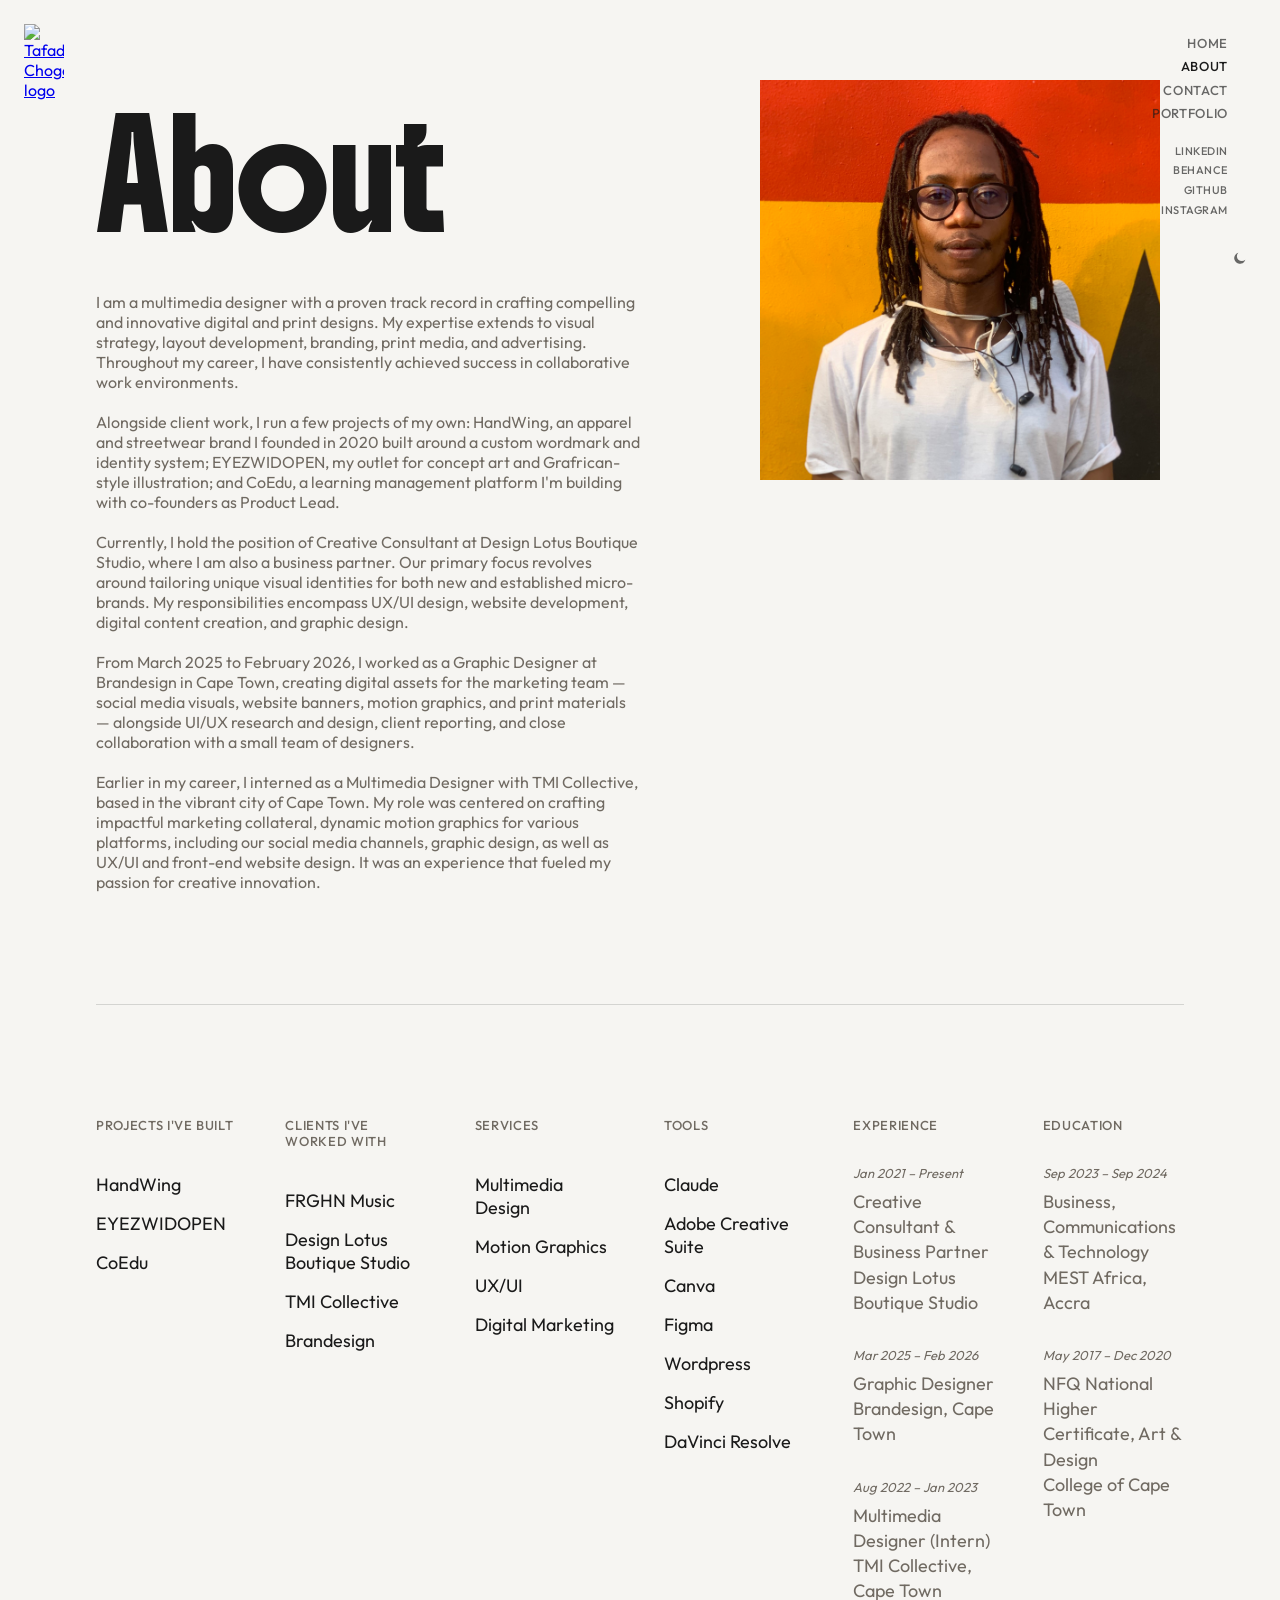
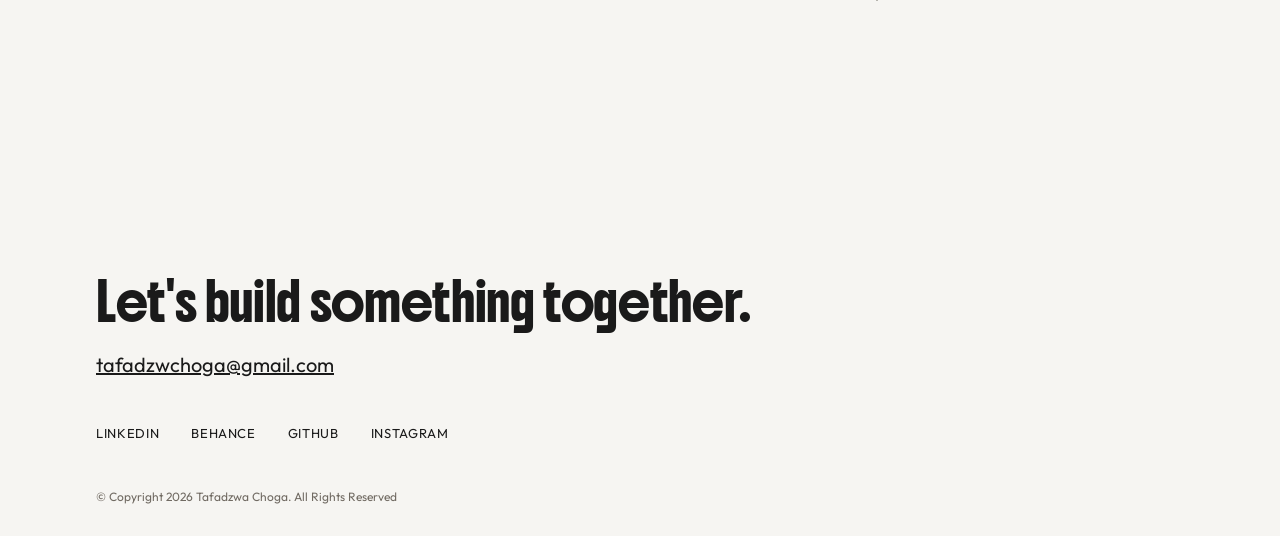
==== About.html @ 4489fcdf "Add CoEdu case study page New CoEdu.html follows the HandWing/Gadaha pattern, sourced from CoEdu's r" ====
<!DOCTYPE html>
<html lang="en">

<head>
  <script>
  (function () {
    var stored = localStorage.getItem('theme');
    var theme = stored || (matchMedia('(prefers-color-scheme: dark)').matches ? 'dark' : 'light');
    document.documentElement.setAttribute('data-theme', theme);
  })();
  </script>
  <meta charset="UTF-8">
  <link rel="stylesheet" href="Stylez.css?v=49">
  <link rel="stylesheet" href="Responsive.css?v=16">
  <meta name="viewport" content="width=device-width, initial-scale=1.0">
  <title>About — Tafadzwa Choga</title>
  <meta name="description" content="Multimedia designer with a background in visual strategy, branding, print, and UX/UI — currently Creative Consultant at Design Lotus Boutique Studio.">
  <link rel="canonical" href="https://tafadzwaelphas.github.io/Tafadzwa-Elphas/About.html">
  <meta property="og:type" content="profile">
  <meta property="og:url" content="https://tafadzwaelphas.github.io/Tafadzwa-Elphas/About.html">
  <meta property="og:title" content="About — Tafadzwa Choga">
  <meta property="og:description" content="Multimedia designer with a background in visual strategy, branding, print, and UX/UI — currently Creative Consultant at Design Lotus Boutique Studio.">
  <meta property="og:image" content="https://tafadzwaelphas.github.io/Tafadzwa-Elphas/Images/Tafadzwa%20Choga%20Portrait.jpg">
  <meta name="twitter:card" content="summary_large_image">
  <meta name="twitter:title" content="About — Tafadzwa Choga">
  <meta name="twitter:description" content="Multimedia designer with a background in visual strategy, branding, print, and UX/UI — currently Creative Consultant at Design Lotus Boutique Studio.">
  <meta name="twitter:image" content="https://tafadzwaelphas.github.io/Tafadzwa-Elphas/Images/Tafadzwa%20Choga%20Portrait.jpg">
  <link rel="icon" href="Images/Tafadzwa-Choga-LOGO.png">
    <link rel="preconnect" href="https://fonts.googleapis.com">
    <link rel="preconnect" href="https://fonts.gstatic.com" crossorigin>
    <link rel="preconnect" href="https://cdnjs.cloudflare.com" crossorigin>
    <link rel="preconnect" href="https://cdn.jsdelivr.net" crossorigin>
    <link href="https://fonts.googleapis.com/css2?family=Outfit:wght@100..900&family=Boldonse&display=swap" rel="stylesheet">
    <script src="https://cdnjs.cloudflare.com/ajax/libs/gsap/3.12.5/gsap.min.js" defer></script>
    <script src="https://cdnjs.cloudflare.com/ajax/libs/gsap/3.12.5/ScrollTrigger.min.js" defer></script>
    <script src="https://cdn.jsdelivr.net/npm/lenis@1.1.18/dist/lenis.min.js" defer></script>
    <script src="Reveal.js?v=3" defer></script>
    <script src="Lenis.js?v=2" defer></script>
    <script src="Menu.js?v=7" defer></script>
    <script src="Theme.js?v=1" defer></script>
    <script src="Radio.js?v=2" defer></script>
</head>

<body>
    <a href="./index.html" class="site-logo">
      <img src="Images/Tafadzwa-Choga-LOGO.png" alt="Tafadzwa Choga logo">
    </a>
    <div class="site-menu">
      <button class="site-menu-toggle" aria-label="Toggle menu" aria-expanded="false">
        <img src="Images/Number 7.png" alt="">
      </button>
          <nav class="site-nav">
            <ul>
              <li><a href="index.html">Home</a></li>
              <li><a href="About.html">About</a></li>
              <li><a href="Contact.html">Contact</a></li>
              <li><a href="Portfolio.html">Portfolio</a></li>            </ul>
          </nav>
          <ul class="site-nav-socials">
            <li><a href="https://www.linkedin.com/in/tafadzwa-choga-b62993195/">LinkedIn</a></li>
            <li><a href="https://www.behance.net/tafadzwachoga">Behance</a></li>
            <li><a href="https://github.com/tafadzwachoga">GitHub</a></li>
            <li><a href="https://www.instagram.com/handwing_/">Instagram</a></li>
            <li class="theme-toggle-item">
              <button class="theme-toggle" aria-label="Toggle dark mode">
                <svg class="icon-sun" width="16" height="16" viewBox="0 0 24 24" fill="none" stroke="currentColor" stroke-width="1.8" stroke-linecap="round" aria-hidden="true">
                  <circle cx="12" cy="12" r="4.5"></circle>
                  <path d="M12 2v3M12 19v3M4.2 4.2l2.1 2.1M17.7 17.7l2.1 2.1M2 12h3M19 12h3M4.2 19.8l2.1-2.1M17.7 6.3l2.1-2.1"></path>
                </svg>
                <svg class="icon-moon" width="16" height="16" viewBox="0 0 24 24" fill="currentColor" aria-hidden="true">
                  <path d="M20 14.5A8.5 8.5 0 1 1 9.5 4a7 7 0 1 0 10.5 10.5Z"></path>
                </svg>
              </button>
            </li>
          </ul>
        </div>
    <div class="about-content">
      <div class="about-text reveal">
        <h1>About</h1> <br>
            <p>I am a multimedia designer with a proven track record in crafting compelling and innovative digital and print designs. My expertise extends to visual strategy, layout development, branding, print media, and advertising. Throughout my career, I have consistently achieved success in collaborative work environments. <br>
            <br>
            Alongside client work, I run a few projects of my own: HandWing, an apparel and streetwear brand I founded in 2020 built around a custom wordmark and identity system; EYEZWIDOPEN, my outlet for concept art and Grafrican-style illustration; and CoEdu, a learning management platform I'm building with co-founders as Product Lead. <br>
            <br>
            Currently, I hold the position of Creative Consultant at Design Lotus Boutique Studio, where I am also a business partner. Our primary focus revolves around tailoring unique visual identities for both new and established micro-brands. My responsibilities encompass UX/UI design, website development, digital content creation, and graphic design. <br>
            <br>
            From March 2025 to February 2026, I worked as a Graphic Designer at Brandesign in Cape Town, creating digital assets for the marketing team — social media visuals, website banners, motion graphics, and print materials — alongside UI/UX research and design, client reporting, and close collaboration with a small team of designers. <br>
            <br>
            Earlier in my career, I interned as a Multimedia Designer with TMI Collective, based in the vibrant city of Cape Town. My role was centered on crafting impactful marketing collateral, dynamic motion graphics for various platforms, including our social media channels, graphic design, as well as UX/UI and front-end website design. It was an experience that fueled my passion for creative innovation.
        </p>
      </div>

      <div class="about-image reveal">
        <img src="Images/Tafadzwa Choga Portrait.jpg" alt="Portrait of Tafadzwa Choga" width="100%">
      </div>
    </div>
    <hr class="section-divider">
    <section class="about-overview reveal">
      <div class="about-overview-col">
        <h2>Projects I've built</h2>
        <ul>
          <li>HandWing</li>
          <li>EYEZWIDOPEN</li>
          <li>CoEdu</li>
        </ul>
      </div>
      <div class="about-overview-col">
        <h2>Clients I've worked with</h2>
        <ul>
          <li>FRGHN Music</li>
          <li>Design Lotus Boutique Studio</li>
          <li>TMI Collective</li>
          <li>Brandesign</li>
        </ul>
      </div>
      <div class="about-overview-col">
        <h2>Services</h2>
        <ul>
          <li>Multimedia Design</li>
          <li>Motion Graphics</li>
          <li>UX/UI</li>
          <li>Digital Marketing</li>
        </ul>
      </div>
      <div class="about-overview-col">
        <h2>Tools</h2>
        <ul>
          <li>Claude</li>
          <li>Adobe Creative Suite</li>
          <li>Canva</li>
          <li>Figma</li>
          <li>Wordpress</li>
          <li>Shopify</li>
          <li>DaVinci Resolve</li>
        </ul>
      </div>
      <div class="about-overview-col">
        <h2>Experience</h2>
        <div class="about-overview-role">
          <span class="about-overview-date">Jan 2021 – Present</span>
          <p>Creative Consultant &amp; Business Partner<br>Design Lotus Boutique Studio</p>
        </div>
        <div class="about-overview-role">
          <span class="about-overview-date">Mar 2025 – Feb 2026</span>
          <p>Graphic Designer<br>Brandesign, Cape Town</p>
        </div>
        <div class="about-overview-role">
          <span class="about-overview-date">Aug 2022 – Jan 2023</span>
          <p>Multimedia Designer (Intern)<br>TMI Collective, Cape Town</p>
        </div>
      </div>
      <div class="about-overview-col">
        <h2>Education</h2>
        <div class="about-overview-role">
          <span class="about-overview-date">Sep 2023 – Sep 2024</span>
          <p>Business, Communications &amp; Technology<br>MEST Africa, Accra</p>
        </div>
        <div class="about-overview-role">
          <span class="about-overview-date">May 2017 – Dec 2020</span>
          <p>NFQ National Higher Certificate, Art &amp; Design<br>College of Cape Town</p>
        </div>
      </div>
    </section>
    <br>
    <br>
    <footer class="site-footer reveal">
          <div class="site-footer-cta">
            <p>Let's build something together.</p>
            <a href="mailto:tafadzwchoga@gmail.com">tafadzwchoga@gmail.com</a>
          </div>
          <div class="site-footer-links">
            <a href="https://www.linkedin.com/in/tafadzwa-choga-b62993195/">LinkedIn</a>
            <a href="https://www.behance.net/tafadzwachoga">Behance</a>
            <a href="https://github.com/tafadzwachoga">GitHub</a>
            <a href="https://www.instagram.com/handwing_/">Instagram</a>
          </div>
          <div class="site-footer-bottom">
            <p>&copy; Copyright 2026 Tafadzwa Choga. All Rights Reserved</p>
          </div>
        </footer>

    <div class="radio-dock" id="radio-dock-wrap" hidden>
      <div class="tool-radio" id="radio-dock" role="button" tabindex="0" aria-label="Live ambient radio, Groove Salad from SomaFM">
        <svg xmlns="http://www.w3.org/2000/svg" width="600" height="600" viewBox="0 0 600 600" aria-hidden="true">
          <circle class="circle" cx="300" cy="300" r="253.9"/>
          <polygon class="radio-icon-play" points="245,185 245,415 425,300"/>
          <g class="radio-icon-pause">
            <rect x="232" y="185" width="50" height="230" rx="10"/>
            <rect x="318" y="185" width="50" height="230" rx="10"/>
          </g>
        </svg>
      </div>
      <span class="radio-dock-label" id="radio-dock-label">Live ambient radio &middot; SomaFM</span>
    </div>

  </body>

</html>
---- Stylez.css ----
:root {
  --space-2xs: 0.5rem;
  --space-xs: 1rem;
  --space-sm: 2rem;
  --space-md: 3rem;
  --space-lg: 5rem;
  --space-xl: 7rem;
  --space-page: 6rem;

  /* Color */
  --color-accent: rgb(0, 255, 213);
  --color-ink: #1a1a1a;
  --color-page: #f6f5f2;
  --color-muted: rgb(112, 106, 98);
  --color-muted-inverted: rgb(140, 136, 130);
  /* .65, not .55 -- .55 measured ~3.8:1 against --color-page, under WCAG
     AA's 4.5:1 for normal text. .65 measures ~5.2:1. Kept the token name
     as-is rather than renaming every usage for a cosmetic mismatch. */
  --color-ink-55: rgba(26, 26, 26, 0.65);
  --color-ink-25: rgba(26, 26, 26, 0.25);
  --color-ink-15: rgba(26, 26, 26, 0.15);
  --color-ink-12: rgba(26, 26, 26, 0.12);
  --color-page-97: rgba(246, 245, 242, 0.97);

  /* Type */
  --font-display: 'Boldonse', sans-serif;
  --font-body: 'Outfit', sans-serif;
  --text-display: clamp(60px, 14vw, 220px);
  --text-h1: 100px;
  --text-h1-mobile: 48px;
  --text-h2: clamp(1.75rem, 4vw, 3rem);
  --text-project-title: 32px;
  --text-readout: 64px;
  --text-cta: clamp(22px, 3vw, 36px);
  --text-services: clamp(1.5rem, 4vw, 2.75rem);
  --text-body: 20px;
  --text-body-lg: 18px;
  --text-body-sm: 16px;
  --text-label-sm: 13px;
  --text-caption: 12px;
  --text-caption-sm: 11px;

  /* Radius */
  --radius-pill: 999px;
  --radius-circle: 50%;
  --radius-card: 12px;

  /* Glass panel recipe (nav-scrolled, slider counter, slider nav buttons) */
  --glass-bg: rgba(246, 245, 242, 0.55);
  --glass-blur: blur(14px);
  --shadow-glass: 0 4px 24px rgba(0, 0, 0, 0.08);
  --shadow-card: 0 8px 30px rgba(0, 0, 0, 0.12);

  /* Motion */
  --transition-fast: 0.2s ease;
  --transition-hud: 0.25s ease;
  --transition-fade: 0.3s ease;
  --transition-slow: 0.7s cubic-bezier(0.4, 0, 0.2, 1);
}

/* Dark theme -- overrides the color tokens only. Everything else (type,
   spacing, radius, glass blur/shadow, motion, accent) is unchanged and
   already reads fine on both backgrounds. --color-muted and
   --color-muted-inverted swap values here, which is also what makes the
   footer's existing .inverted mechanism (see "# Footer" below) keep working
   correctly with no dark-mode-specific footer code: its "resting" state is
   naturally dark in this theme, and its "inverted/docked" state naturally
   flips to light, preserving the same contrast-pop in both themes. */
:root[data-theme="dark"] {
  --color-ink: #f2f1ee;
  --color-page: #141311;
  --color-muted: rgb(140, 136, 130);
  --color-muted-inverted: rgb(112, 106, 98);
  --color-ink-55: rgba(242, 241, 238, 0.55);
  --color-ink-25: rgba(242, 241, 238, 0.25);
  --color-ink-15: rgba(242, 241, 238, 0.15);
  --color-ink-12: rgba(242, 241, 238, 0.12);
  --color-page-97: rgba(20, 19, 17, 0.97);
  --glass-bg: rgba(20, 19, 17, 0.55);
}

/* These three assets are black line art on transparent PNGs (the site logo,
   the homepage hero illustration reused as the mobile menu icon, and the
   homepage banner pattern) -- they'd go invisible on a dark background.
   Inverting turns black -> near-white while keeping their transparency.
   Deliberately NOT applied to portfolio project imagery or the About/Contact
   photos/illustrations, which are finished creative work, not UI chrome. */
:root[data-theme="dark"] .site-logo img,
:root[data-theme="dark"] .home-image img,
:root[data-theme="dark"] .site-menu-toggle img,
:root[data-theme="dark"] .banner img {
  filter: invert(1);
}

body {
  transition: background-color var(--transition-slow), color var(--transition-slow);
}

* {
  margin: 0;
  padding: 0;
  font-family: var(--font-body);
  box-sizing: border-box;
  /* border: 1px solid red; */
}

body {
  background-color: var(--color-page);
  color: var(--color-ink);
  position: relative;
}

h1,
.name-reveal-line,
.project-header-title,
.site-footer-cta p {
  font-family: var(--font-display);
  font-weight: 400;
  letter-spacing: -0.01em;
}


/* Shared "glass panel" recipe -- reused by the scrolled nav pill, the
   project-slider counter, and the slider's prev/next buttons. Defined once
   here via grouped selectors instead of copy-pasting the same 4 declarations
   into each rule. */
.site-menu.scrolled,
.project-slider-counter,
.project-slider-nav button {
  background-color: var(--glass-bg);
  backdrop-filter: var(--glass-blur);
  -webkit-backdrop-filter: var(--glass-blur);
  box-shadow: var(--shadow-glass);
}

/* Navigation */

.site-menu {
  position: fixed;
  top: 1.5rem;
  right: 1.5rem;
  z-index: 1000;
  display: flex;
  flex-direction: column;
  align-items: flex-end;
  gap: var(--space-2xs);
  padding: var(--space-2xs);
  border-radius: var(--radius-pill);
  background-color: transparent;
  box-shadow: none;
}

.site-menu.scrolled {
  flex-direction: row;
  align-items: center;
  gap: var(--space-md);
  padding: var(--space-2xs) var(--space-sm);
}

.site-logo {
  position: fixed;
  top: 1.5rem;
  left: 1.5rem;
  z-index: 1000;
  transition: top var(--transition-fast);
}

/* The logo mark's source image is tall (595x842), so at any given width it
   renders taller than the scrolled nav's glass pill. Top-aligning both at
   the same offset leaves the logo sitting visibly low against the pill --
   nudge it up by the measured height difference so their centers match. */
.site-logo.scrolled {
  top: calc(1.5rem - 8.6px);
}

.site-menu-toggle {
  display: none;
}

.site-logo img {
  width: 40px;
  display: block;
  transition: width var(--transition-fast);
}

.site-nav ul,
.site-nav-socials {
  list-style: none;
  display: flex;
  flex-direction: column;
  align-items: flex-end;
}

.site-menu.scrolled .site-nav ul,
.site-menu.scrolled .site-nav-socials {
  flex-direction: row;
  align-items: center;
  gap: var(--space-sm);
}

.site-nav li,
.site-nav-socials li {
  display: block;
  line-height: normal;
}

.site-nav a,
.site-nav-socials a {
  position: relative;
  display: block;
  padding: 0 20px;
  font-size: var(--text-label-sm);
  font-weight: 500;
  color: var(--color-ink-55);
  text-decoration: none;
  text-transform: uppercase;
  letter-spacing: 0.05em;
  line-height: 1.8;
  text-align: right;
  white-space: nowrap;
  transition: color var(--transition-fast), transform var(--transition-fast);
}

.site-nav a::after,
.site-nav-socials a::after {
  content: "";
  position: absolute;
  left: 0;
  right: 0;
  bottom: 0.2em;
  height: 1px;
  background-color: var(--color-accent);
  transform: scaleX(0);
  transform-origin: left;
  transition: transform var(--transition-fast);
}

.site-nav a:hover,
.site-nav a.active {
  color: var(--color-ink);
}

.site-nav a:hover {
  transform: scale(1.06);
}

.site-nav a:hover::after {
  transform: scaleX(1);
}

.site-nav-socials {
  margin-top: var(--space-2xs);
}

.site-menu.scrolled .site-nav-socials {
  margin-top: 0;
  padding-left: var(--space-xs);
  border-left: 2px solid var(--color-ink-15);
}

.site-nav-socials a {
  font-size: var(--text-caption-sm);
}

.site-nav-socials a:hover {
  color: var(--color-ink);
  transform: scale(1.06);
}

.site-nav-socials a:hover::after {
  transform: scaleX(1);
}

.site-nav-socials li.theme-toggle-item {
  display: flex;
  justify-content: flex-end;
  align-items: center;
  margin-top: var(--space-sm);
}

.site-menu.scrolled:not(.menu-open) .site-nav-socials li.theme-toggle-item {
  justify-content: center;
  margin-top: 0;
  padding-left: var(--space-xs);
  border-left: 2px solid var(--color-ink-15);
}

.theme-toggle {
  display: inline-flex;
  align-items: center;
  justify-content: center;
  background: none;
  border: none;
  /* Right-edge-preserving hit area: the vertical nav stack right-aligns
     this button against the same edge the text above it right-aligns to.
     Symmetric padding would center the icon inside its own larger box,
     insetting it from that shared edge. Expanding only left/top/bottom
     keeps the icon's visual right edge exactly where it was. */
  padding: 10px 0 10px 24px;
  margin: -10px 0 -10px -24px;
  cursor: pointer;
  color: var(--color-ink-55);
  transition: color var(--transition-fast), transform var(--transition-fast);
}

.site-menu.scrolled:not(.menu-open) .site-nav-socials .theme-toggle {
  /* Scrolled horizontal pill only (desktop) -- a row layout, not
     right-aligned against shared text, so symmetric padding is correct
     here. Excludes .menu-open: the mobile dropdown also carries
     .scrolled, but it's a vertical stack like the at-rest state, not
     a row, so it needs the right-edge-preserving padding above instead. */
  padding: 14px;
  margin: -14px;
}

.theme-toggle svg {
  /* Optical, not geometric, alignment: the icon's own bounding box already
     centers exactly against the nav text's box, but all-caps text with no
     descenders sits higher within its generous line-height than the box's
     true center, so a geometrically-centered icon reads as sitting low
     next to it. Nudged up to match by eye. */
  transform: translateY(-3px);
}

.theme-toggle:hover {
  color: var(--color-ink);
  transform: scale(1.06);
}

.theme-toggle .icon-sun {
  display: none;
}

:root[data-theme="dark"] .theme-toggle .icon-sun {
  display: block;
}

:root[data-theme="dark"] .theme-toggle .icon-moon {
  display: none;
}


h1 {
  font-size: var(--text-h1);
  font-weight: 400;
  padding-bottom: var(--space-xl);
  /* margin-left: 110px;
  line-height: 300px; */
}

/* Home */

.banner {
  position: relative;
  overflow: hidden;
  aspect-ratio: 3 / 1;
}

.banner img {
  position: absolute;
  top: -12%;
  left: 0;
  width: 100%;
  height: 124%;
  object-fit: cover;
  display: block;
}

.home-hero-text{
  padding-top: var(--space-lg);
  /* border-bottom: 2px color black; */
}


.home-hero-text img{
  width: 400px;
  height: 400px;
  object-fit: contain;
  display: block;
  margin-inline: auto;
}


.home-image img {
  display: block;
}


.name-reveal {
  margin: 0;
  padding: 4rem var(--space-sm);
  overflow: hidden;
}

.name-reveal-line {
  display: block;
  font-weight: 400;
  font-size: var(--text-display);
  line-height: 0.95;
  letter-spacing: 0.02em;
  margin: 0;
  opacity: 0;
  transform: translateY(40px);
}

.name-reveal-surname {
  transition: color var(--transition-fast);
}

.name-reveal-surname.is-scrolled-past {
  color: var(--color-accent);
}


.about-home{
  /* display: grid; */
  grid-template-columns: repeat(2, 1fr);
  justify-content: center;
  align-items: start;
  /* background-color: #000; */
  /* border: 1px color red; */
  
}


.about-home-text{
  padding-left: var(--space-page);
  padding-bottom: var(--space-page);
  padding-right: var(--space-page);
  padding-top: var(--space-page);
}

.about-home-text p {
  font-size: var(--text-body-sm);
}


ul {
  font-style: normal;
  margin-left: 0px;
}


ul li {
  list-style: none;
  display: inline-block;
  float: none;
  line-height: 100px;
}


p {
  font-size: var(--text-body);
  font-style: normal;
  /* background-color: rgba(255, 255, 255, 0); */
  text-align: left;
  text-transform: none;
  /* margin-left: 110px; */
  color: var(--color-muted);
  /* text-decoration: underline; */
}

p a:hover {
  list-style: upper-alpha;
  text-decoration: underline;
}


#client-logos {
  display: flex;
  flex-wrap: wrap;
  justify-content: space-evenly;
  align-items: center;
  width: 100%;
  padding: var(--space-md) 0;
}

#client-logos .logo {
  height: 60px;
  width: auto;
  object-fit: contain;
}



/* Contact */

.contact-content{
display: flex;
margin-inline: auto;
padding-left: var(--space-lg);
padding-top: var(--space-page);
padding-bottom: var(--space-page);
}

.contact-content h1{
  padding-bottom: var(--space-md);
}

.contact-content img{
  width: 400px;
  height: 400px;
  object-fit: contain;
  /* display: block; */
} 

/* .contact-image{
  display: block;
  width: 100%;
} */

.contact-content .contact-image{
  margin-inline: auto;
}


.contact-content {
  display: flex;
  justify-content: space-between;
}

.contact-content > div {
  width: 50%; /* Adjust the width as needed */
}

.contact-image {
  text-align: center; /* Center the image within its column */
}

.contact-tools {
  display: flex;
  flex-wrap: wrap;
  gap: var(--space-xl);
  padding: var(--space-page) var(--space-page) var(--space-xl);
}

.tool-item {
  display: flex;
  flex-direction: column;
  align-items: center;
  gap: var(--space-sm);
  text-align: center;
}

.local-time-clock,
.tool-compass,
.tool-sundial,
.tool-radio {
  width: 144px;
  height: 144px;
  flex-shrink: 0;
}

.local-time-clock svg,
.tool-compass svg,
.tool-sundial svg,
.tool-radio svg {
  width: 100%;
  height: 100%;
  display: block;
}

.local-time-clock .circle,
.local-time-clock .mid-circle,
.local-time-clock .hour-marks,
.local-time-clock .hour-arm,
.local-time-clock .minute-arm,
.local-time-clock .second-arm,
.tool-compass .circle,
.tool-compass .mid-circle,
.tool-compass .hour-marks {
  transition: fill var(--transition-fast), stroke var(--transition-fast);
}

.local-time-clock:hover .circle,
.tool-compass:hover .circle {
  fill: var(--color-accent);
  stroke: var(--color-ink);
  stroke-width: 8.33;
}

.local-time-clock:hover .mid-circle,
.tool-compass:hover .mid-circle {
  fill: var(--color-ink);
}

.local-time-clock:hover .hour-marks,
.local-time-clock:hover .hour-arm,
.local-time-clock:hover .minute-arm,
.local-time-clock:hover .second-arm,
.tool-compass:hover .hour-marks {
  stroke: var(--color-ink);
}

.tool-compass {
  cursor: pointer;
}

#compass-needle {
  transform-origin: 300px 300px;
  transition: transform 0.3s ease-out;
}

.compass-needle-north {
  fill: var(--color-page);
  transition: fill var(--transition-fast);
}

.compass-needle-south {
  fill: var(--color-muted);
  transition: fill var(--transition-fast);
}

.tool-compass.is-live .compass-needle-north {
  fill: var(--color-accent);
}

.tool-compass:hover .compass-needle-north,
.tool-compass:hover .compass-needle-south {
  fill: var(--color-ink);
}

/* Same dark-mode fix as .tool-radio above: --color-ink flips light in dark
   mode, which washes out against the accent circle. Pin these to the dark
   background color instead so the hover state stays dark-on-mint. */
:root[data-theme="dark"] .local-time-clock:hover .circle,
:root[data-theme="dark"] .tool-compass:hover .circle {
  stroke: var(--color-page);
}

:root[data-theme="dark"] .local-time-clock:hover .mid-circle,
:root[data-theme="dark"] .tool-compass:hover .mid-circle {
  fill: var(--color-page);
}

:root[data-theme="dark"] .local-time-clock:hover .hour-marks,
:root[data-theme="dark"] .local-time-clock:hover .hour-arm,
:root[data-theme="dark"] .local-time-clock:hover .minute-arm,
:root[data-theme="dark"] .local-time-clock:hover .second-arm,
:root[data-theme="dark"] .tool-compass:hover .hour-marks {
  stroke: var(--color-page);
}

:root[data-theme="dark"] .tool-compass:hover .compass-needle-north,
:root[data-theme="dark"] .tool-compass:hover .compass-needle-south {
  fill: var(--color-page);
}

.sundial-arc {
  fill: none;
  stroke: var(--color-ink-25);
  stroke-width: 6;
  transition: stroke var(--transition-fast);
}

.sundial-horizon {
  stroke: var(--color-ink-15);
  stroke-width: 6;
}

.sundial-sun {
  fill: var(--color-accent);
  transition: opacity var(--transition-fast), cy var(--transition-slow), cx var(--transition-slow);
}

.tool-sundial.is-night .sundial-arc {
  stroke: var(--color-ink-12);
}

.tool-sundial.is-night .sundial-sun {
  opacity: 0;
}

.tool-moondial {
  width: 144px;
  height: 144px;
  flex-shrink: 0;
}

.tool-moondial svg {
  width: 100%;
  height: 100%;
  display: block;
}

.moondial-moon {
  fill: var(--color-ink-25);
  transition: opacity var(--transition-fast), cy var(--transition-slow), cx var(--transition-slow);
}

.tool-moondial.is-below-horizon .moondial-moon {
  opacity: 0;
}

.tool-weather {
  width: 144px;
  height: 144px;
  flex-shrink: 0;
  position: relative;
}

.tool-weather svg {
  width: 100%;
  height: 100%;
  display: block;
}

.tool-weather .weather-icon-clear,
.tool-weather .weather-icon-partly-cloudy,
.tool-weather .weather-icon-cloudy,
.tool-weather .weather-icon-fog,
.tool-weather .weather-icon-rain,
.tool-weather .weather-icon-snow,
.tool-weather .weather-icon-storm,
.tool-weather .weather-icon-rain-drops,
.tool-weather .weather-icon-snow-dots,
.tool-weather .weather-icon-fog-lines,
.tool-weather .weather-icon-bolt {
  display: none;
}

.tool-weather.is-clear .weather-icon-clear,
.tool-weather.is-partly-cloudy .weather-icon-partly-cloudy,
.tool-weather.is-cloudy .weather-icon-cloudy,
.tool-weather.is-fog .weather-icon-fog,
.tool-weather.is-rain .weather-icon-rain,
.tool-weather.is-snow .weather-icon-snow,
.tool-weather.is-storm .weather-icon-storm,
.tool-weather.is-rain .weather-icon-rain-drops,
.tool-weather.is-snow .weather-icon-snow-dots,
.tool-weather.is-fog .weather-icon-fog-lines,
.tool-weather.is-storm .weather-icon-bolt {
  display: block;
}

.tool-weather .weather-icon-fill,
.tool-weather .weather-icon-cloud-shape,
.tool-weather .weather-icon-bolt {
  fill: var(--color-page);
}

.tool-weather .weather-icon-rays,
.tool-weather .weather-icon-rain-drops,
.tool-weather .weather-icon-fog-lines {
  stroke: var(--color-page);
  stroke-width: 14;
  stroke-linecap: round;
}

.tool-weather .weather-icon-snow-dots {
  fill: var(--color-page);
}

.tool-radio {
  cursor: pointer;
  position: relative;
}

.tool-radio::after {
  content: "";
  position: absolute;
  inset: 0;
  border-radius: var(--radius-circle);
  border: 2px solid var(--color-accent);
  opacity: 0;
  pointer-events: none;
}

.tool-radio.is-playing::after {
  animation: radio-on-air 1.8s ease-out infinite;
}

@keyframes radio-on-air {
  0% {
    transform: scale(1);
    opacity: 0.7;
  }
  100% {
    transform: scale(1.35);
    opacity: 0;
  }
}

.radio-icon-play,
.radio-icon-pause rect {
  fill: var(--color-page);
  transition: fill var(--transition-fast);
}

.radio-icon-pause {
  display: none;
}

.tool-radio.is-playing .radio-icon-play {
  display: none;
}

.tool-radio.is-playing .radio-icon-pause {
  display: block;
}

.tool-radio:hover .circle,
.tool-radio.is-playing .circle {
  fill: var(--color-accent);
  stroke: var(--color-ink);
  stroke-width: 8.33;
}

.tool-radio:hover .radio-icon-play,
.tool-radio:hover .radio-icon-pause rect,
.tool-radio.is-playing .radio-icon-play,
.tool-radio.is-playing .radio-icon-pause rect {
  fill: var(--color-ink);
}

/* --color-ink flips light in dark mode, which reads poorly against the
   accent circle (mint is bright in both themes). Pin this one to the dark
   background color instead so the icon/stroke stays dark-on-mint here too. */
:root[data-theme="dark"] .tool-radio:hover .circle,
:root[data-theme="dark"] .tool-radio.is-playing .circle {
  stroke: var(--color-page);
}

:root[data-theme="dark"] .tool-radio:hover .radio-icon-play,
:root[data-theme="dark"] .tool-radio:hover .radio-icon-pause rect,
:root[data-theme="dark"] .tool-radio.is-playing .radio-icon-play,
:root[data-theme="dark"] .tool-radio.is-playing .radio-icon-pause rect {
  fill: var(--color-page);
}

/* Docked mini radio player -- hidden until the visitor presses play on the
   Contact page widget above. Once playing, it follows them to every other
   page (see Radio.js) so navigating away doesn't silently kill the stream;
   pressing it again pauses and hides it. Reuses .tool-radio's icon/pulse
   styling at a smaller size rather than duplicating it. */
.radio-dock {
  position: fixed;
  left: var(--space-sm);
  bottom: var(--space-sm);
  z-index: 999;
  display: flex;
  align-items: center;
  gap: var(--space-2xs);
  padding: var(--space-2xs) var(--space-sm) var(--space-2xs) var(--space-2xs);
  border-radius: var(--radius-pill);
  background-color: var(--glass-bg);
  backdrop-filter: var(--glass-blur);
  -webkit-backdrop-filter: var(--glass-blur);
  box-shadow: var(--shadow-glass);
  opacity: 0;
  transform: translateY(12px);
  transition: opacity var(--transition-fade), transform var(--transition-fade);
  pointer-events: none;
}

.radio-dock.is-visible {
  opacity: 1;
  transform: translateY(0);
  pointer-events: auto;
}

.radio-dock .tool-radio {
  width: 48px;
  height: 48px;
}

.radio-shuffle {
  border: none;
  background: none;
  font-family: inherit;
  cursor: pointer;
}

.radio-dock-label {
  font-size: var(--text-label-sm);
  font-weight: 500;
  color: var(--color-ink);
  white-space: nowrap;
}

.tool-localtime-readout {
  display: flex;
  align-items: center;
  justify-content: center;
  height: 144px;
  font-weight: 700;
  font-size: var(--text-readout);
  letter-spacing: -0.01em;
  color: var(--color-ink);
  line-height: 1;
  transition: color var(--transition-fast);
}

.tool-item:hover .tool-localtime-readout {
  color: var(--color-accent);
}

.local-time-label {
  font-size: var(--text-label-sm);
  font-weight: 500;
  letter-spacing: 0.05em;
  text-transform: uppercase;
  color: var(--color-muted);
}




/* Portfolio */

.portfolio-page p{
  display: flex;
  justify-content: center;
  /* align-items: start; */
  padding-top: var(--space-xl);
  padding-bottom: var(--space-md);
}

.portfolio-text{
  padding-left: var(--space-page);
  padding-top: var(--space-lg);
}

.project-spotlight {
  display: grid;
  grid-template-columns: repeat(2, 1fr);
  justify-content: center;
  align-items: center;
  padding: var(--space-xl) 0;
}

.project-spotlight-text {
  padding-left: var(--space-page);
}

.project-spotlight-text h2 {
  font-family: var(--font-display);
  font-weight: 400;
  letter-spacing: -0.01em;
  font-size: var(--text-h2);
  margin: var(--space-sm) 0;
}

.project-spotlight-text p {
  font-size: var(--text-body-sm);
  max-width: 480px;
}

.project-spotlight-text .section-heading-link {
  display: inline-block;
  margin-top: var(--space-sm);
}

.project-spotlight-image {
  width: 400px;
  height: 400px;
  overflow: hidden;
  margin-inline: auto;
}

.project-spotlight-image img {
  display: block;
}

/* Placeholder state (no project chosen yet) -- kept for reuse on future
   spotlights before their real image/copy is ready. */
.project-spotlight-image.is-placeholder {
  display: flex;
  flex-direction: column;
  align-items: center;
  justify-content: center;
  gap: var(--space-sm);
  border: 2px dashed var(--color-ink-15);
  border-radius: var(--radius-card);
  color: var(--color-ink-25);
}

.project-header {
  display: flex;
  flex-wrap: wrap;
  align-items: baseline;
  gap: var(--space-sm);
  padding: var(--space-lg) var(--space-page) var(--space-xs);
}

.project-header-title {
  font-size: var(--text-project-title);
  font-weight: 400;
  padding: 0;
}

.project-header-title a {
  position: relative;
  font-family: inherit;
  color: inherit;
  text-decoration: none;
  transition: color var(--transition-fast);
}

.project-header-title a::after {
  content: "";
  position: absolute;
  left: 0;
  right: 0;
  bottom: -0.05em;
  height: 2px;
  background-color: var(--color-accent);
  transform: scaleX(0);
  transform-origin: left;
  transition: transform var(--transition-fast);
}

.project-header-title a:hover {
  color: var(--color-accent);
}

.project-header-title a:hover::after {
  transform: scaleX(1);
}

.project-header-year,
.project-header-tags {
  font-size: var(--text-label-sm);
  color: var(--color-muted);
  line-height: 1.6;
}

.project-header-description {
  padding: 0 var(--space-page) var(--space-sm);
  max-width: 700px;
  font-size: var(--text-body-sm);
  color: var(--color-muted);
}

.project-slider {
  position: relative;
}

.project-slider-track {
  display: flex;
  overflow-x: auto;
  scroll-snap-type: x mandatory;
  scrollbar-width: none;
}

.project-slider-track::-webkit-scrollbar {
  display: none;
}

.project-slide {
  position: relative;
  display: block;
  flex: 0 0 100%;
  scroll-snap-align: start;
  height: 78vh;
  min-height: 380px;
  background-color: var(--color-page);
  color: inherit;
  text-decoration: none;
}

.project-slide img,
.project-slide video {
  width: 100%;
  height: 100%;
  object-fit: contain;
  display: block;
}

.hover-preview-video {
  cursor: pointer;
}

.project-slider-counter {
  position: absolute;
  top: var(--space-sm);
  left: var(--space-page);
  z-index: 2;
  font-size: var(--text-caption);
  font-weight: 500;
  letter-spacing: 0.08em;
  color: var(--color-ink-55);
  padding: var(--space-2xs) var(--space-xs);
  border-radius: var(--radius-pill);
  opacity: 0;
  transition: opacity var(--transition-fade);
}

.project-slider-nav {
  position: absolute;
  bottom: var(--space-md);
  right: var(--space-page);
  z-index: 2;
  display: flex;
  gap: var(--space-2xs);
  opacity: 0;
  transition: opacity var(--transition-fade);
}

.project-slider:hover .project-slider-counter,
.project-slider:hover .project-slider-nav {
  opacity: 1;
}

.project-slider-nav button {
  width: 44px;
  height: 44px;
  border-radius: var(--radius-circle);
  border: 1px solid var(--color-ink-15);
  color: var(--color-ink-55);
  font-size: 18px;
  line-height: 1;
  cursor: pointer;
  transition: background-color var(--transition-fast), border-color var(--transition-fast), color var(--transition-fast);
}

.project-slider-nav button:hover {
  background-color: var(--color-accent);
  border-color: var(--color-accent);
  color: var(--color-ink);
}

.section-heading {
  display: flex;
  flex-wrap: wrap;
  align-items: baseline;
  justify-content: space-between;
  gap: var(--space-sm);
  padding: 0 var(--space-page);
  margin-bottom: var(--space-md);
}

.section-heading h2 {
  font-family: var(--font-display);
  font-weight: 400;
  letter-spacing: -0.01em;
  font-size: var(--text-h2);
}

.section-heading-link {
  font-size: var(--text-label-sm);
  font-weight: 500;
  letter-spacing: 0.05em;
  text-transform: uppercase;
  color: var(--color-muted);
  text-decoration: none;
}

.section-heading-link:hover {
  color: var(--color-accent);
}

/* Reusable "HUD" link/button style: bracket corners that widen and pick up
   the accent color on hover. Ties into the site's existing 2px-border and
   uppercase-tracked-label language rather than introducing a new visual
   idiom. Layer onto any link/button alongside its base class. */
.link-hud {
  position: relative;
  display: inline-flex;
  align-items: center;
  padding: 0.3em 0.85em;
  transition: color var(--transition-hud);
}

.link-hud::before,
.link-hud::after {
  content: "";
  position: absolute;
  top: 0;
  bottom: 0;
  width: 8px;
  border: 2px solid var(--color-ink-25);
  transition: all var(--transition-hud);
}

.link-hud::before {
  left: 0;
  border-right: none;
}

.link-hud::after {
  right: 0;
  border-left: none;
}

.link-hud:hover::before {
  left: -5px;
  border-color: var(--color-accent);
}

.link-hud:hover::after {
  right: -5px;
  border-color: var(--color-accent);
}

.section-divider {
  border: none;
  border-top: 1px solid var(--color-ink-15);
  margin: 0 var(--space-page);
}

.recent-projects {
  padding-top: var(--space-xl);
  padding-bottom: var(--space-xl);
}

.services {
  padding: var(--space-xl) 0;
}

.services-list {
  list-style: none;
  padding: 0 var(--space-page);
}

.services-list li {
  display: flex;
  align-items: baseline;
  gap: var(--space-sm);
  padding: var(--space-sm) 0;
  border-top: 1px solid var(--color-ink-15);
  font-size: var(--text-services);
  font-weight: 500;
}

.services-list li:last-child {
  border-bottom: 1px solid var(--color-ink-15);
}

.services-index {
  font-size: var(--text-label-sm);
  font-weight: 500;
  color: var(--color-muted);
}

.services-name {
  transition: color var(--transition-fast);
}

.services-list li:hover .services-name {
  color: var(--color-accent);
}

.project-header-link {
  padding: 0 var(--space-page) var(--space-md);
}

.handwing-project-grid,
.gadaha-project-grid,
.coedu-project-grid{
  padding-bottom: var(--space-lg);
  padding-top: var(--space-sm);
}

.case-study-workflow {
  display: grid;
  grid-template-columns: repeat(3, 1fr);
  gap: var(--space-md);
  padding: var(--space-lg) var(--space-page);
  border-top: 1px solid var(--color-ink-15);
  border-bottom: 1px solid var(--color-ink-15);
}

.case-study-workflow-col h2 {
  font-family: var(--font-display);
  font-weight: 400;
  letter-spacing: -0.01em;
  font-size: var(--text-project-title);
  margin-top: var(--space-2xs);
}

.case-study-workflow.is-two-col {
  grid-template-columns: repeat(2, 1fr);
}

.case-study-goals {
  padding-top: var(--space-lg);
}

.case-study-goals .local-time-label {
  display: block;
  padding: 0 var(--space-page);
  margin-bottom: var(--space-sm);
}

.case-study-listen {
  padding: var(--space-lg) var(--space-page) var(--space-md);
}

.case-study-listen .local-time-label {
  display: block;
  margin-bottom: var(--space-sm);
}

.case-study-listen-player {
  max-width: 700px;
  border-radius: var(--radius-card);
  overflow: hidden;
}

.case-study-listen-player iframe {
  display: block;
  border: none;
}

.case-study-listen-more {
  display: inline-block;
  margin-top: var(--space-sm);
}

.fakugesi-title p {
  display: flex;
  justify-content: center;
  /* align-items: start; */
  padding-top: var(--space-lg);
  padding-bottom: var(--space-lg);
}

.eyezwidopen-project-grid{
  padding-bottom: var(--space-xl);
  padding-top: var(--space-md);
}

.eyezwidopen-title {
  display: flex;
  justify-content: center;
  /* align-items: start; */
  padding-top: var(--space-xl);
  /* padding-bottom: var(--space-lg); */
}

/* Clock On Portfolio Page */

/* Layout */
/* Clock styles */
.circle {
  fill: var(--color-ink);
  stroke: var(--color-ink);
  stroke-width: 9;
  stroke-miterlimit: 10;
}

.mid-circle {
  fill: var(--color-page);
}
.hour-marks {
  fill: none;
  stroke: var(--color-page);
  stroke-width: 9;
  stroke-miterlimit: 10;
}

.hour-arm {
  fill: none;
  stroke: var(--color-page);
  stroke-width: 17;
  stroke-miterlimit: 10;
}

.minute-arm {
  fill: none;
  stroke: var(--color-page);
  stroke-width: 11;
  stroke-miterlimit: 10;
}

.second-arm {
  fill: none;
  stroke: var(--color-page);
  stroke-width: 4;
  stroke-miterlimit: 10;
}

/* Transparent box ensuring arms center properly. */
.sizing-box {
  fill: none;
}

/* Make all arms rotate around the same center point. */
/* Optional: Use transition for animation. */
#hour,
#minute,
#second {
  transform-origin: 300px 300px;
  transition: transform .5s ease-in-out;
}

/* Clock css ends */


/* About Page */

.about-content {
  /* display: flex; */
  display: grid;
  grid-template-columns: repeat(2, 1fr);
  /* flex-direction: row; */
  /* justify-content: left; */
  /* border: 1px solid red; */
  justify-content: center;
  align-items: start;
  padding-top: var(--space-lg);
  padding-bottom: var(--space-xl);
}


.about-content .about-image {
  width: 400px;
  height: 400px;
  /* height: 200px; */
  /* margin-left: 100px; */
  /* margin-top: 100px; */
  overflow: hidden;
  margin-inline: auto;
  /* margin-bottom: 100px; */
}


.about-image img {
  display: block;
}

.about-text h1 {
  padding: 0;
}

.about-content .about-text {
  /* width: 50vw; */
  /* border: 1px solid red; */
  /* width: 400px; */
  /* padding-block: var(--space-lg); */
  padding-left: var(--space-page);
}


.about-content .about-text p {
  /* margin-top: 100px; */
  font-size: var(--text-body-sm);
}


.about-overview {
  display: grid;
  grid-template-columns: repeat(6, 1fr);
  gap: var(--space-md);
  padding: var(--space-xl) var(--space-page);
}

.about-overview-col h2 {
  font-weight: 500;
  font-size: var(--text-label-sm);
  text-transform: uppercase;
  letter-spacing: 0.05em;
  color: var(--color-muted);
  margin-bottom: var(--space-sm);
}

.about-overview-col ul {
  list-style: none;
}

.about-overview-col li {
  display: block;
  line-height: normal;
  font-size: var(--text-body-lg);
  padding: var(--space-2xs) 0;
}

.about-overview-role {
  margin-bottom: var(--space-sm);
}

.about-overview-date {
  display: block;
  font-size: var(--text-label-sm);
  font-style: italic;
  color: var(--color-muted);
  margin-bottom: var(--space-2xs);
}

.about-overview-role p {
  font-size: var(--text-body-lg);
  line-height: 1.4;
}

/* # Footer */

.site-footer {
  padding: var(--space-lg) var(--space-page) var(--space-sm);
  display: flex;
  flex-direction: column;
  gap: var(--space-md);
  background-color: var(--color-page);
  transition: background-color var(--transition-slow);
}

.site-footer.inverted {
  background-color: var(--color-ink);
}

.site-footer.inverted .site-footer-cta p,
.site-footer.inverted .site-footer-cta a,
.site-footer.inverted .site-footer-links a {
  color: var(--color-page);
}

.site-footer.inverted .site-footer-links a:hover {
  color: var(--color-accent);
}

.site-footer.inverted .site-footer-bottom p {
  color: var(--color-muted-inverted);
}

.site-footer-cta p {
  font-size: var(--text-cta);
  font-weight: 400;
  color: var(--color-ink);
  margin-bottom: var(--space-xs);
  transition: color var(--transition-slow);
}

.site-footer-cta a {
  font-size: var(--text-body);
  color: var(--color-ink);
  text-decoration: underline;
  transition: color var(--transition-slow);
}

.site-footer-links {
  display: flex;
  gap: var(--space-sm);
  flex-wrap: wrap;
}

.site-footer-links a {
  font-size: var(--text-label-sm);
  text-transform: uppercase;
  letter-spacing: 0.05em;
  color: var(--color-ink);
  text-decoration: none;
  transition: color var(--transition-slow);
}

.site-footer-links a:hover {
  color: var(--color-accent);
}

.site-footer-bottom p {
  font-size: var(--text-caption);
  color: var(--color-muted);
  transition: color var(--transition-slow);
}
---- Responsive.css ----
/* // `xs` returns only a ruleset and no media query
// ... { ... } */

/* // `sm` applies to x-small devices (portrait phones, less than 576px) */
@media (max-width: 575.98px) {
    .banner {
        display: none;
      }

      .home-image {
        display: none;
      }

      .footer-container{
        padding-left: 0;
      }

      .site-menu {
        top: var(--space-xs);
        right: var(--space-xs);
      }

      .site-logo {
        top: var(--space-xs);
        left: var(--space-xs);
      }

      .site-logo img {
        width: 56px;
      }

      /* Scrolled state swaps the nav for the 56px hamburger toggle, so
         shrink the logo back to its desktop size to match -- at that size
         the two happen to land at almost the same height, so no separate
         vertical offset is needed here the way the desktop pill needs one. */
      .site-logo.scrolled {
        top: var(--space-xs);
      }

      .site-logo.scrolled img {
        width: 40px;
      }

      .name-reveal {
        padding-top: 20rem;
      }

      .site-menu-toggle {
        display: none;
        width: 56px;
        height: 56px;
        padding: 0;
        border: none;
        background: transparent;
        cursor: pointer;
      }

      .site-menu-toggle img {
        width: 100%;
        height: 100%;
        object-fit: contain;
        display: block;
      }

      .site-menu.scrolled {
        background-color: transparent;
        backdrop-filter: none;
        -webkit-backdrop-filter: none;
        box-shadow: none;
        padding: 0;
      }

      .site-menu.scrolled .site-menu-toggle {
        display: block;
      }

      .site-menu.scrolled .site-nav,
      .site-menu.scrolled .site-nav-socials {
        display: none;
      }

      .site-menu.scrolled.menu-open .site-nav,
      .site-menu.scrolled.menu-open .site-nav-socials {
        display: flex;
      }

      .site-menu.scrolled.menu-open .site-nav ul,
      .site-menu.scrolled.menu-open .site-nav-socials {
        flex-direction: column;
        align-items: flex-end;
      }

      .site-menu.scrolled.menu-open .site-nav-socials {
        align-self: stretch;
        border-left: none;
        padding-left: 0;
        margin-top: var(--space-xs);
        padding-top: var(--space-sm);
        border-top: 2px solid var(--color-ink-15);
      }

      .site-menu.scrolled.menu-open {
        flex-direction: column;
        align-items: flex-end;
        background-color: var(--color-page-97);
        border-radius: var(--radius-card);
        padding: var(--space-sm) var(--space-md);
        box-shadow: var(--shadow-card);
      }

      .project-slide {
        height: 60vh;
        min-height: 320px;
      }

      .project-slider-counter {
        top: var(--space-xs);
        left: var(--space-sm);
      }

      .project-slider-nav {
        bottom: var(--space-sm);
        right: var(--space-sm);
      }

      .project-slider-nav button {
        width: 36px;
        height: 36px;
        font-size: 15px;
      }

      .radio-dock-label {
        display: none;
      }

      .radio-dock {
        padding: var(--space-2xs);
      }

}

/* // `md` applies to small devices (landscape phones, less than 768px) */
@media (max-width: 767.98px) {
      html, body {
        overflow-x: hidden;
      }

      h1 {
        font-size: var(--text-h1-mobile);
        padding-bottom: var(--space-md);
      }

      .theme-toggle svg {
        width: 24px;
        height: 24px;
      }

      .home-hero-text {
        display: block;
      }

      .about-content,
      .contact-content {
        display: block;
        padding-left: var(--space-sm);
        padding-right: var(--space-sm);
        padding-top: 20rem;
      }

      .about-content .about-text,
      .contact-content > div {
        width: 100%;
        padding-left: 0;
      }

      .about-content .about-image {
        width: 100%;
        max-width: 400px;
        height: auto;
        aspect-ratio: 1 / 1;
        margin-top: var(--space-sm);
      }

      .project-spotlight {
        display: block;
        padding: var(--space-md) var(--space-sm);
      }

      .project-spotlight-text {
        padding-left: 0;
      }

      .project-spotlight-image {
        width: 100%;
        max-width: 400px;
        height: auto;
        aspect-ratio: 1 / 1;
        margin-top: var(--space-sm);
      }

      .case-study-workflow {
        grid-template-columns: 1fr;
        gap: var(--space-sm);
        padding: var(--space-md) var(--space-sm);
      }

      .case-study-goals .local-time-label,
      .case-study-goals .project-header-description {
        padding-left: var(--space-sm);
        padding-right: var(--space-sm);
      }

      .contact-content img {
        width: 100%;
        max-width: 400px;
        height: auto;
      }

      .portfolio-text {
        padding-left: var(--space-sm);
        padding-top: 20rem;
      }

      .project-header {
        padding: var(--space-md) var(--space-sm) var(--space-xs);
        gap: var(--space-xs);
      }

      .project-header-description {
        padding: 0 var(--space-sm) var(--space-sm);
      }

      .section-heading {
        padding: 0 var(--space-sm);
      }

      .services-list {
        padding: 0 var(--space-sm);
      }

      .about-overview {
        grid-template-columns: 1fr;
        gap: var(--space-md);
        padding: var(--space-md) var(--space-sm);
      }

      .contact-tools {
        padding: var(--space-lg) var(--space-sm);
        justify-content: center;
      }

      .site-footer {
        padding: var(--space-lg) var(--space-sm) var(--space-sm);
      }

 }

/* // `lg` applies to medium devices (tablets, less than 992px) */
@media (max-width: 991.98px) {

      .about-overview {
        grid-template-columns: repeat(2, 1fr);
      }

 }

/* // `xl` applies to large devices (desktops, less than 1200px) */
@media (max-width: 1199.98px) {

 }

/* // `xxl` applies to x-large devices (large desktops, less than 1400px) */
@media (max-width: 1399.98px) { 
    
 }
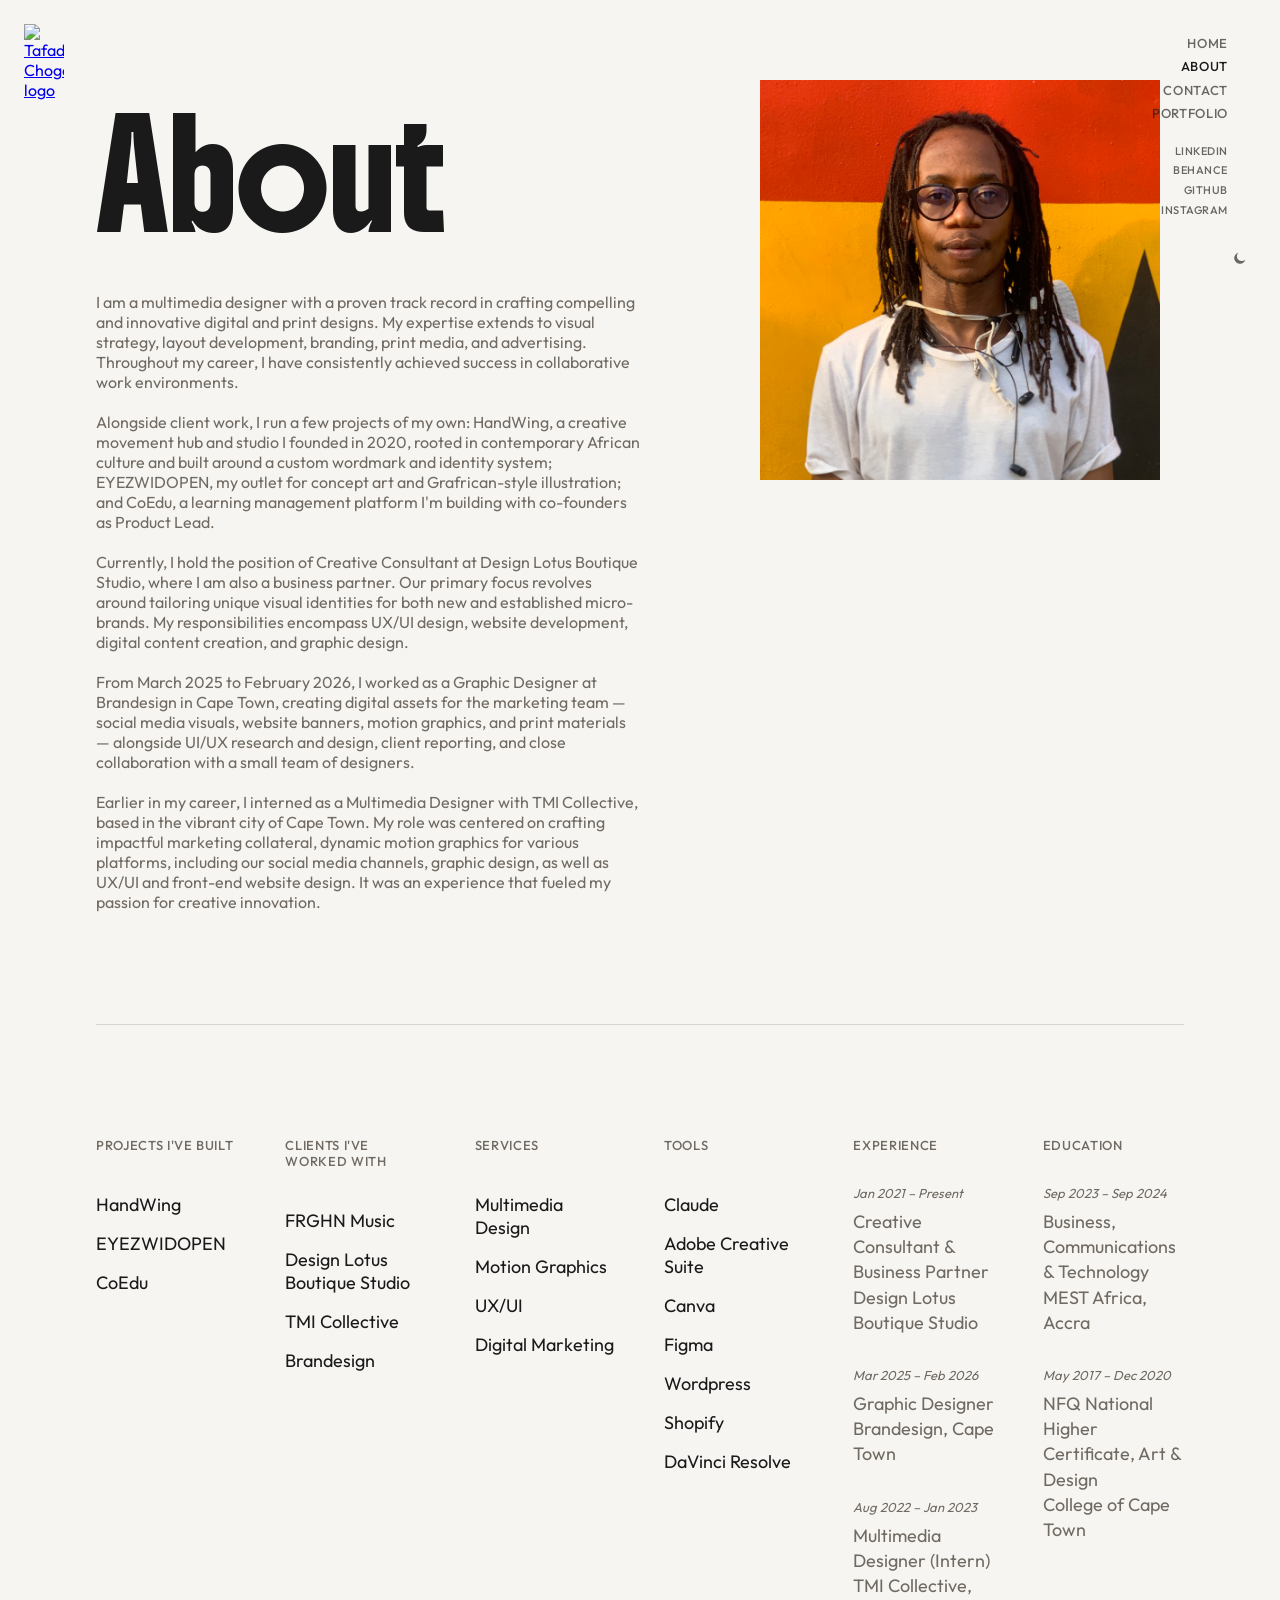
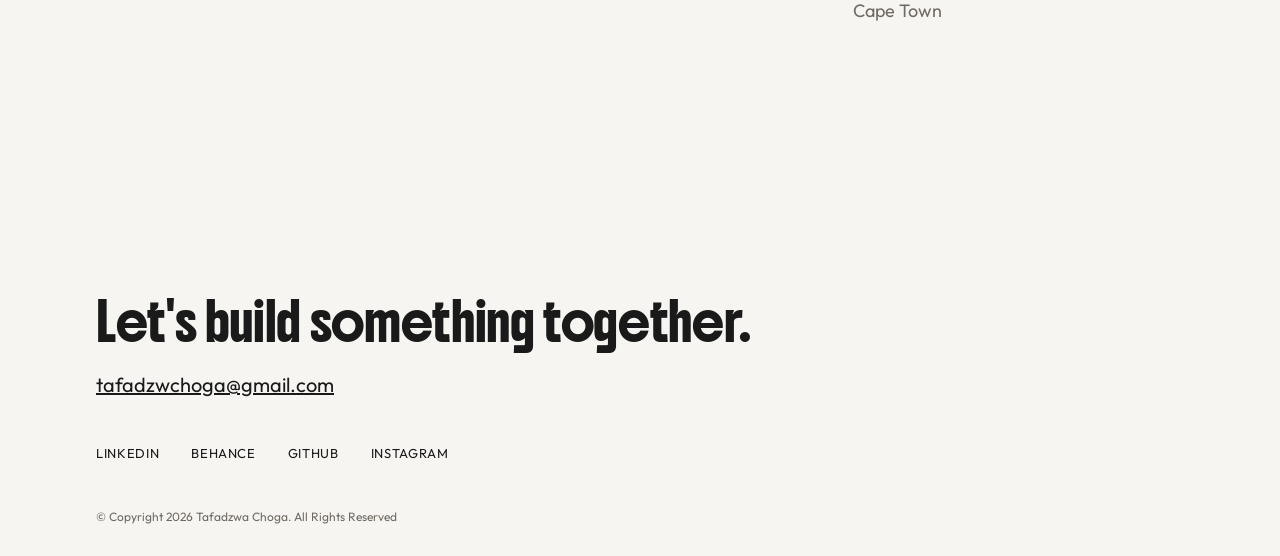
==== commit e73a0078: "Reposition HandWing copy as a creative movement hub and studio Update the HandWing case study Goals " ====
--- a/About.html
+++ b/About.html
@@ -10,7 +10,7 @@
   })();
   </script>
   <meta charset="UTF-8">
-  <link rel="stylesheet" href="Stylez.css?v=49">
+  <link rel="stylesheet" href="Stylez.css?v=50">
   <link rel="stylesheet" href="Responsive.css?v=16">
   <meta name="viewport" content="width=device-width, initial-scale=1.0">
   <title>About — Tafadzwa Choga</title>
@@ -79,7 +79,7 @@
         <h1>About</h1> <br>
             <p>I am a multimedia designer with a proven track record in crafting compelling and innovative digital and print designs. My expertise extends to visual strategy, layout development, branding, print media, and advertising. Throughout my career, I have consistently achieved success in collaborative work environments. <br>
             <br>
-            Alongside client work, I run a few projects of my own: HandWing, an apparel and streetwear brand I founded in 2020 built around a custom wordmark and identity system; EYEZWIDOPEN, my outlet for concept art and Grafrican-style illustration; and CoEdu, a learning management platform I'm building with co-founders as Product Lead. <br>
+            Alongside client work, I run a few projects of my own: HandWing, a creative movement hub and studio I founded in 2020, rooted in contemporary African culture and built around a custom wordmark and identity system; EYEZWIDOPEN, my outlet for concept art and Grafrican-style illustration; and CoEdu, a learning management platform I'm building with co-founders as Product Lead. <br>
             <br>
             Currently, I hold the position of Creative Consultant at Design Lotus Boutique Studio, where I am also a business partner. Our primary focus revolves around tailoring unique visual identities for both new and established micro-brands. My responsibilities encompass UX/UI design, website development, digital content creation, and graphic design. <br>
             <br>
--- a/Stylez.css
+++ b/Stylez.css
@@ -1252,6 +1252,12 @@
   padding-top: var(--space-sm);
 }
 
+.project-slider-group-label {
+  display: block;
+  padding: 0 var(--space-page);
+  margin-bottom: var(--space-sm);
+}
+
 .case-study-workflow {
   display: grid;
   grid-template-columns: repeat(3, 1fr);
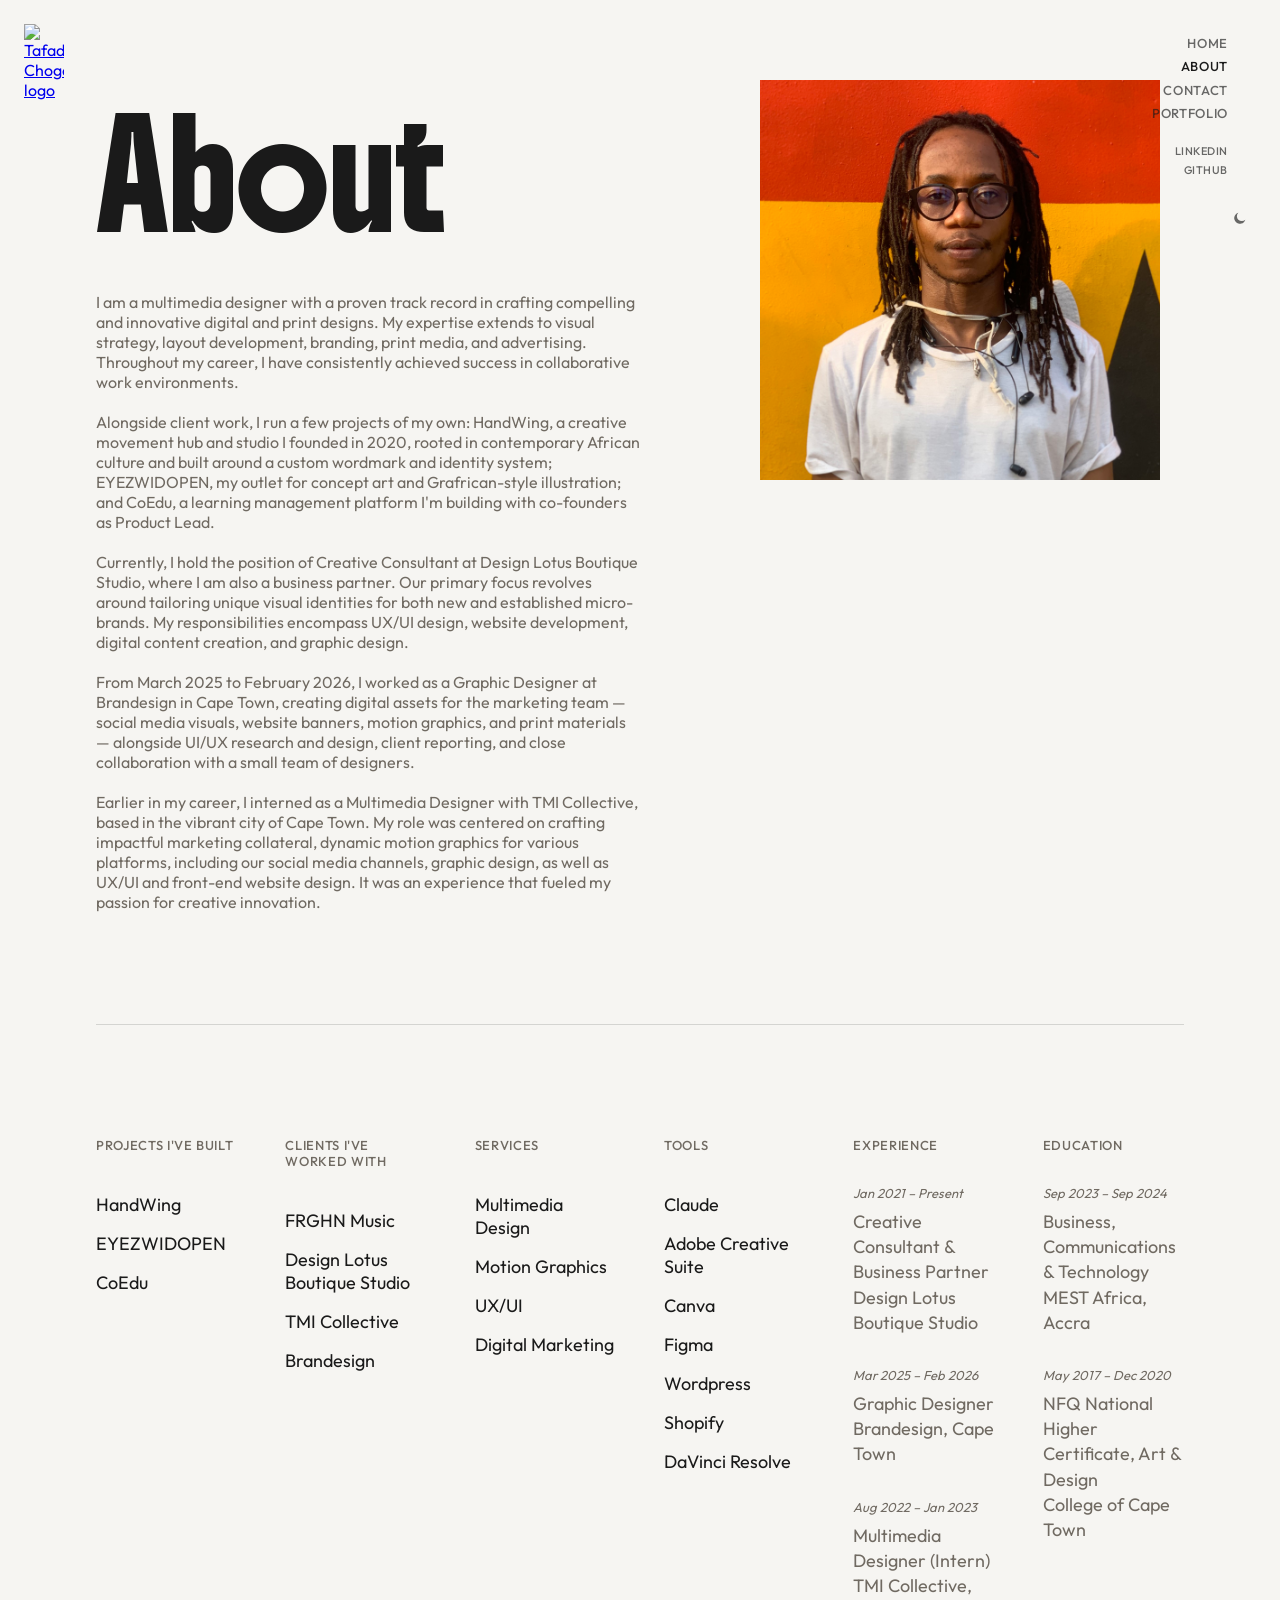
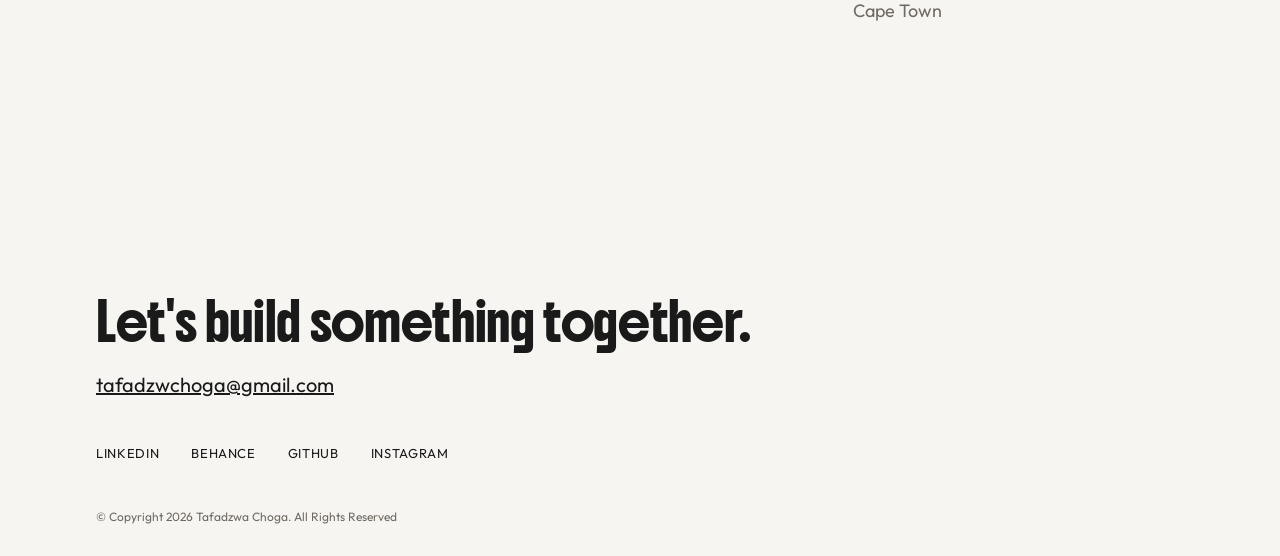
==== commit 9abaed05: "Open external links in new tabs, drop Behance and Instagram from menu External links (socials, proje" ====
--- a/About.html
+++ b/About.html
@@ -10,8 +10,8 @@
   })();
   </script>
   <meta charset="UTF-8">
-  <link rel="stylesheet" href="Stylez.css?v=50">
-  <link rel="stylesheet" href="Responsive.css?v=16">
+  <link rel="stylesheet" href="Stylez.css?v=51">
+  <link rel="stylesheet" href="Responsive.css?v=17">
   <meta name="viewport" content="width=device-width, initial-scale=1.0">
   <title>About — Tafadzwa Choga</title>
   <meta name="description" content="Multimedia designer with a background in visual strategy, branding, print, and UX/UI — currently Creative Consultant at Design Lotus Boutique Studio.">
@@ -38,7 +38,6 @@
     <script src="Lenis.js?v=2" defer></script>
     <script src="Menu.js?v=7" defer></script>
     <script src="Theme.js?v=1" defer></script>
-    <script src="Radio.js?v=2" defer></script>
 </head>
 
 <body>
@@ -57,10 +56,8 @@
               <li><a href="Portfolio.html">Portfolio</a></li>            </ul>
           </nav>
           <ul class="site-nav-socials">
-            <li><a href="https://www.linkedin.com/in/tafadzwa-choga-b62993195/">LinkedIn</a></li>
-            <li><a href="https://www.behance.net/tafadzwachoga">Behance</a></li>
-            <li><a href="https://github.com/tafadzwachoga">GitHub</a></li>
-            <li><a href="https://www.instagram.com/handwing_/">Instagram</a></li>
+            <li><a href="https://www.linkedin.com/in/tafadzwa-choga-b62993195/" target="_blank" rel="noopener">LinkedIn</a></li>
+            <li><a href="https://github.com/tafadzwachoga" target="_blank" rel="noopener">GitHub</a></li>
             <li class="theme-toggle-item">
               <button class="theme-toggle" aria-label="Toggle dark mode">
                 <svg class="icon-sun" width="16" height="16" viewBox="0 0 24 24" fill="none" stroke="currentColor" stroke-width="1.8" stroke-linecap="round" aria-hidden="true">
@@ -168,30 +165,16 @@
             <a href="mailto:tafadzwchoga@gmail.com">tafadzwchoga@gmail.com</a>
           </div>
           <div class="site-footer-links">
-            <a href="https://www.linkedin.com/in/tafadzwa-choga-b62993195/">LinkedIn</a>
-            <a href="https://www.behance.net/tafadzwachoga">Behance</a>
-            <a href="https://github.com/tafadzwachoga">GitHub</a>
-            <a href="https://www.instagram.com/handwing_/">Instagram</a>
+            <a href="https://www.linkedin.com/in/tafadzwa-choga-b62993195/" target="_blank" rel="noopener">LinkedIn</a>
+            <a href="https://www.behance.net/tafadzwachoga" target="_blank" rel="noopener">Behance</a>
+            <a href="https://github.com/tafadzwachoga" target="_blank" rel="noopener">GitHub</a>
+            <a href="https://www.instagram.com/handwing_/" target="_blank" rel="noopener">Instagram</a>
           </div>
           <div class="site-footer-bottom">
             <p>&copy; Copyright 2026 Tafadzwa Choga. All Rights Reserved</p>
           </div>
         </footer>
 
-    <div class="radio-dock" id="radio-dock-wrap" hidden>
-      <div class="tool-radio" id="radio-dock" role="button" tabindex="0" aria-label="Live ambient radio, Groove Salad from SomaFM">
-        <svg xmlns="http://www.w3.org/2000/svg" width="600" height="600" viewBox="0 0 600 600" aria-hidden="true">
-          <circle class="circle" cx="300" cy="300" r="253.9"/>
-          <polygon class="radio-icon-play" points="245,185 245,415 425,300"/>
-          <g class="radio-icon-pause">
-            <rect x="232" y="185" width="50" height="230" rx="10"/>
-            <rect x="318" y="185" width="50" height="230" rx="10"/>
-          </g>
-        </svg>
-      </div>
-      <span class="radio-dock-label" id="radio-dock-label">Live ambient radio &middot; SomaFM</span>
-    </div>
-
   </body>
 
 </html>
--- a/Stylez.css
+++ b/Stylez.css
@@ -544,8 +544,7 @@
 
 .local-time-clock,
 .tool-compass,
-.tool-sundial,
-.tool-radio {
+.tool-sundial {
   width: 144px;
   height: 144px;
   flex-shrink: 0;
@@ -553,8 +552,7 @@
 
 .local-time-clock svg,
 .tool-compass svg,
-.tool-sundial svg,
-.tool-radio svg {
+.tool-sundial svg {
   width: 100%;
   height: 100%;
   display: block;
@@ -620,7 +618,7 @@
   fill: var(--color-ink);
 }
 
-/* Same dark-mode fix as .tool-radio above: --color-ink flips light in dark
+/* --color-ink flips light in dark
    mode, which washes out against the accent circle. Pin these to the dark
    background color instead so the hover state stays dark-on-mint. */
 :root[data-theme="dark"] .local-time-clock:hover .circle,
@@ -749,133 +747,6 @@
 
 .tool-weather .weather-icon-snow-dots {
   fill: var(--color-page);
-}
-
-.tool-radio {
-  cursor: pointer;
-  position: relative;
-}
-
-.tool-radio::after {
-  content: "";
-  position: absolute;
-  inset: 0;
-  border-radius: var(--radius-circle);
-  border: 2px solid var(--color-accent);
-  opacity: 0;
-  pointer-events: none;
-}
-
-.tool-radio.is-playing::after {
-  animation: radio-on-air 1.8s ease-out infinite;
-}
-
-@keyframes radio-on-air {
-  0% {
-    transform: scale(1);
-    opacity: 0.7;
-  }
-  100% {
-    transform: scale(1.35);
-    opacity: 0;
-  }
-}
-
-.radio-icon-play,
-.radio-icon-pause rect {
-  fill: var(--color-page);
-  transition: fill var(--transition-fast);
-}
-
-.radio-icon-pause {
-  display: none;
-}
-
-.tool-radio.is-playing .radio-icon-play {
-  display: none;
-}
-
-.tool-radio.is-playing .radio-icon-pause {
-  display: block;
-}
-
-.tool-radio:hover .circle,
-.tool-radio.is-playing .circle {
-  fill: var(--color-accent);
-  stroke: var(--color-ink);
-  stroke-width: 8.33;
-}
-
-.tool-radio:hover .radio-icon-play,
-.tool-radio:hover .radio-icon-pause rect,
-.tool-radio.is-playing .radio-icon-play,
-.tool-radio.is-playing .radio-icon-pause rect {
-  fill: var(--color-ink);
-}
-
-/* --color-ink flips light in dark mode, which reads poorly against the
-   accent circle (mint is bright in both themes). Pin this one to the dark
-   background color instead so the icon/stroke stays dark-on-mint here too. */
-:root[data-theme="dark"] .tool-radio:hover .circle,
-:root[data-theme="dark"] .tool-radio.is-playing .circle {
-  stroke: var(--color-page);
-}
-
-:root[data-theme="dark"] .tool-radio:hover .radio-icon-play,
-:root[data-theme="dark"] .tool-radio:hover .radio-icon-pause rect,
-:root[data-theme="dark"] .tool-radio.is-playing .radio-icon-play,
-:root[data-theme="dark"] .tool-radio.is-playing .radio-icon-pause rect {
-  fill: var(--color-page);
-}
-
-/* Docked mini radio player -- hidden until the visitor presses play on the
-   Contact page widget above. Once playing, it follows them to every other
-   page (see Radio.js) so navigating away doesn't silently kill the stream;
-   pressing it again pauses and hides it. Reuses .tool-radio's icon/pulse
-   styling at a smaller size rather than duplicating it. */
-.radio-dock {
-  position: fixed;
-  left: var(--space-sm);
-  bottom: var(--space-sm);
-  z-index: 999;
-  display: flex;
-  align-items: center;
-  gap: var(--space-2xs);
-  padding: var(--space-2xs) var(--space-sm) var(--space-2xs) var(--space-2xs);
-  border-radius: var(--radius-pill);
-  background-color: var(--glass-bg);
-  backdrop-filter: var(--glass-blur);
-  -webkit-backdrop-filter: var(--glass-blur);
-  box-shadow: var(--shadow-glass);
-  opacity: 0;
-  transform: translateY(12px);
-  transition: opacity var(--transition-fade), transform var(--transition-fade);
-  pointer-events: none;
-}
-
-.radio-dock.is-visible {
-  opacity: 1;
-  transform: translateY(0);
-  pointer-events: auto;
-}
-
-.radio-dock .tool-radio {
-  width: 48px;
-  height: 48px;
-}
-
-.radio-shuffle {
-  border: none;
-  background: none;
-  font-family: inherit;
-  cursor: pointer;
-}
-
-.radio-dock-label {
-  font-size: var(--text-label-sm);
-  font-weight: 500;
-  color: var(--color-ink);
-  white-space: nowrap;
 }
 
 .tool-localtime-readout {
--- a/Responsive.css
+++ b/Responsive.css
@@ -129,14 +129,6 @@
         font-size: 15px;
       }
 
-      .radio-dock-label {
-        display: none;
-      }
-
-      .radio-dock {
-        padding: var(--space-2xs);
-      }
-
 }
 
 /* // `md` applies to small devices (landscape phones, less than 768px) */
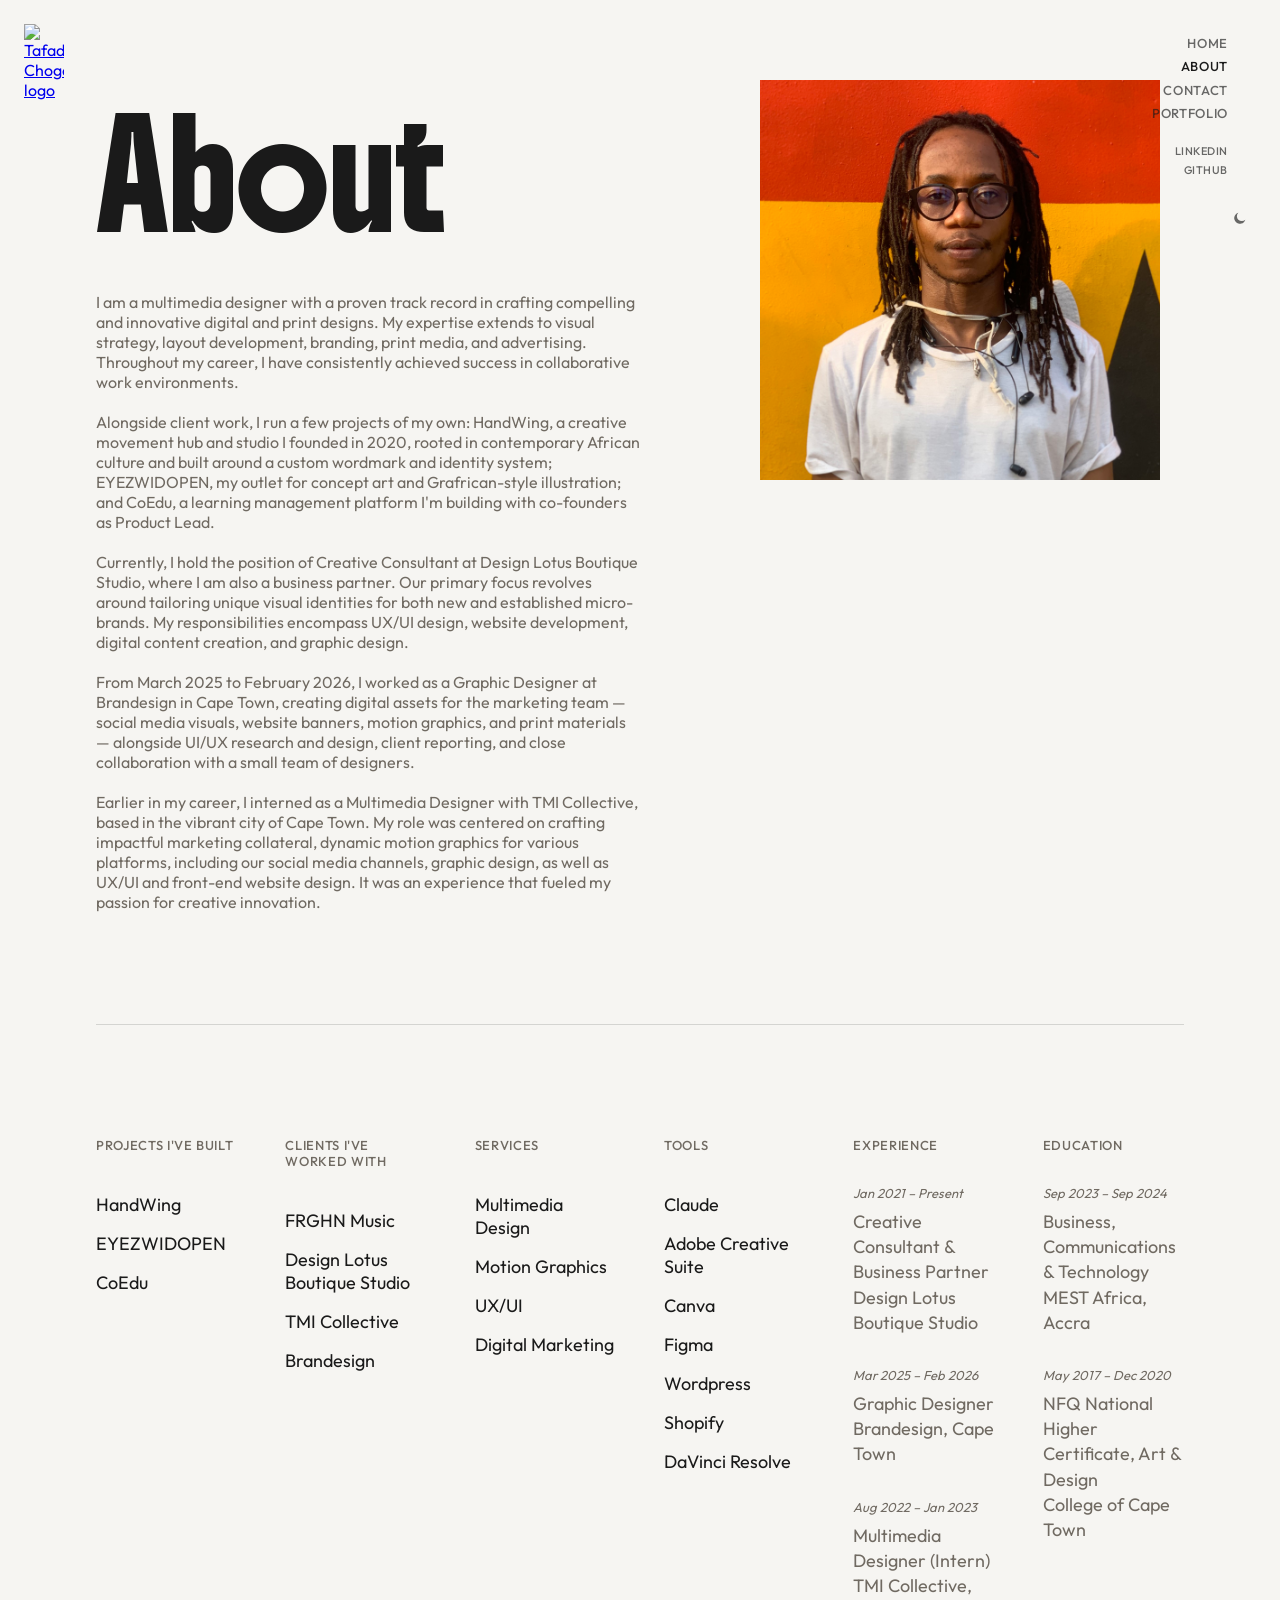
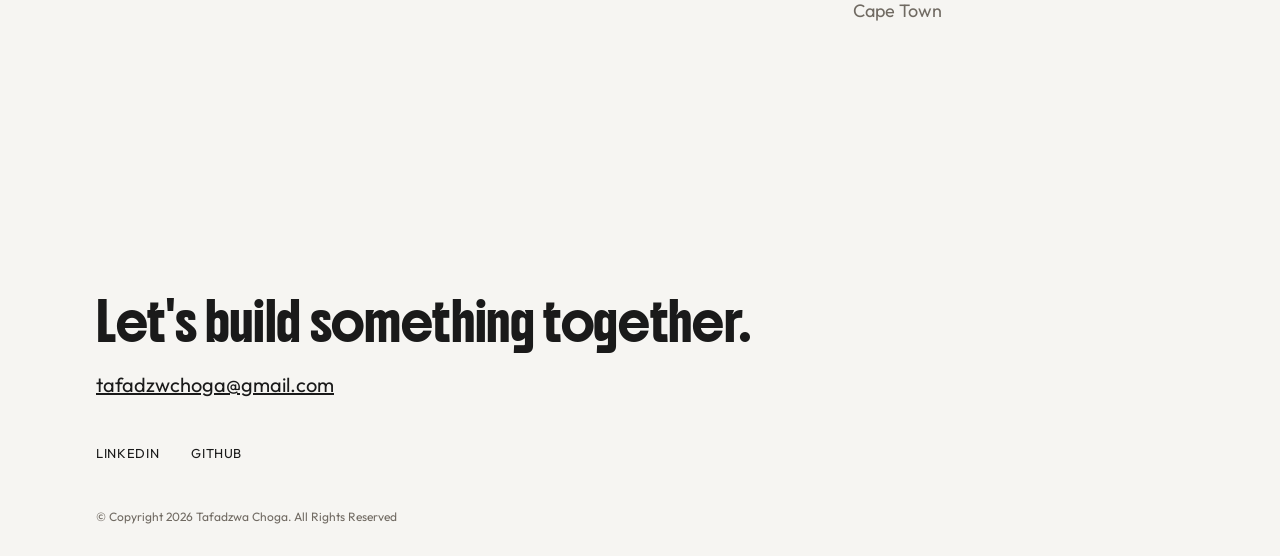
==== commit 294734f1: "Drop Behance and Instagram from the footer Footer now lists only LinkedIn and GitHub, matching the t" ====
--- a/About.html
+++ b/About.html
@@ -166,9 +166,7 @@
           </div>
           <div class="site-footer-links">
             <a href="https://www.linkedin.com/in/tafadzwa-choga-b62993195/" target="_blank" rel="noopener">LinkedIn</a>
-            <a href="https://www.behance.net/tafadzwachoga" target="_blank" rel="noopener">Behance</a>
             <a href="https://github.com/tafadzwachoga" target="_blank" rel="noopener">GitHub</a>
-            <a href="https://www.instagram.com/handwing_/" target="_blank" rel="noopener">Instagram</a>
           </div>
           <div class="site-footer-bottom">
             <p>&copy; Copyright 2026 Tafadzwa Choga. All Rights Reserved</p>
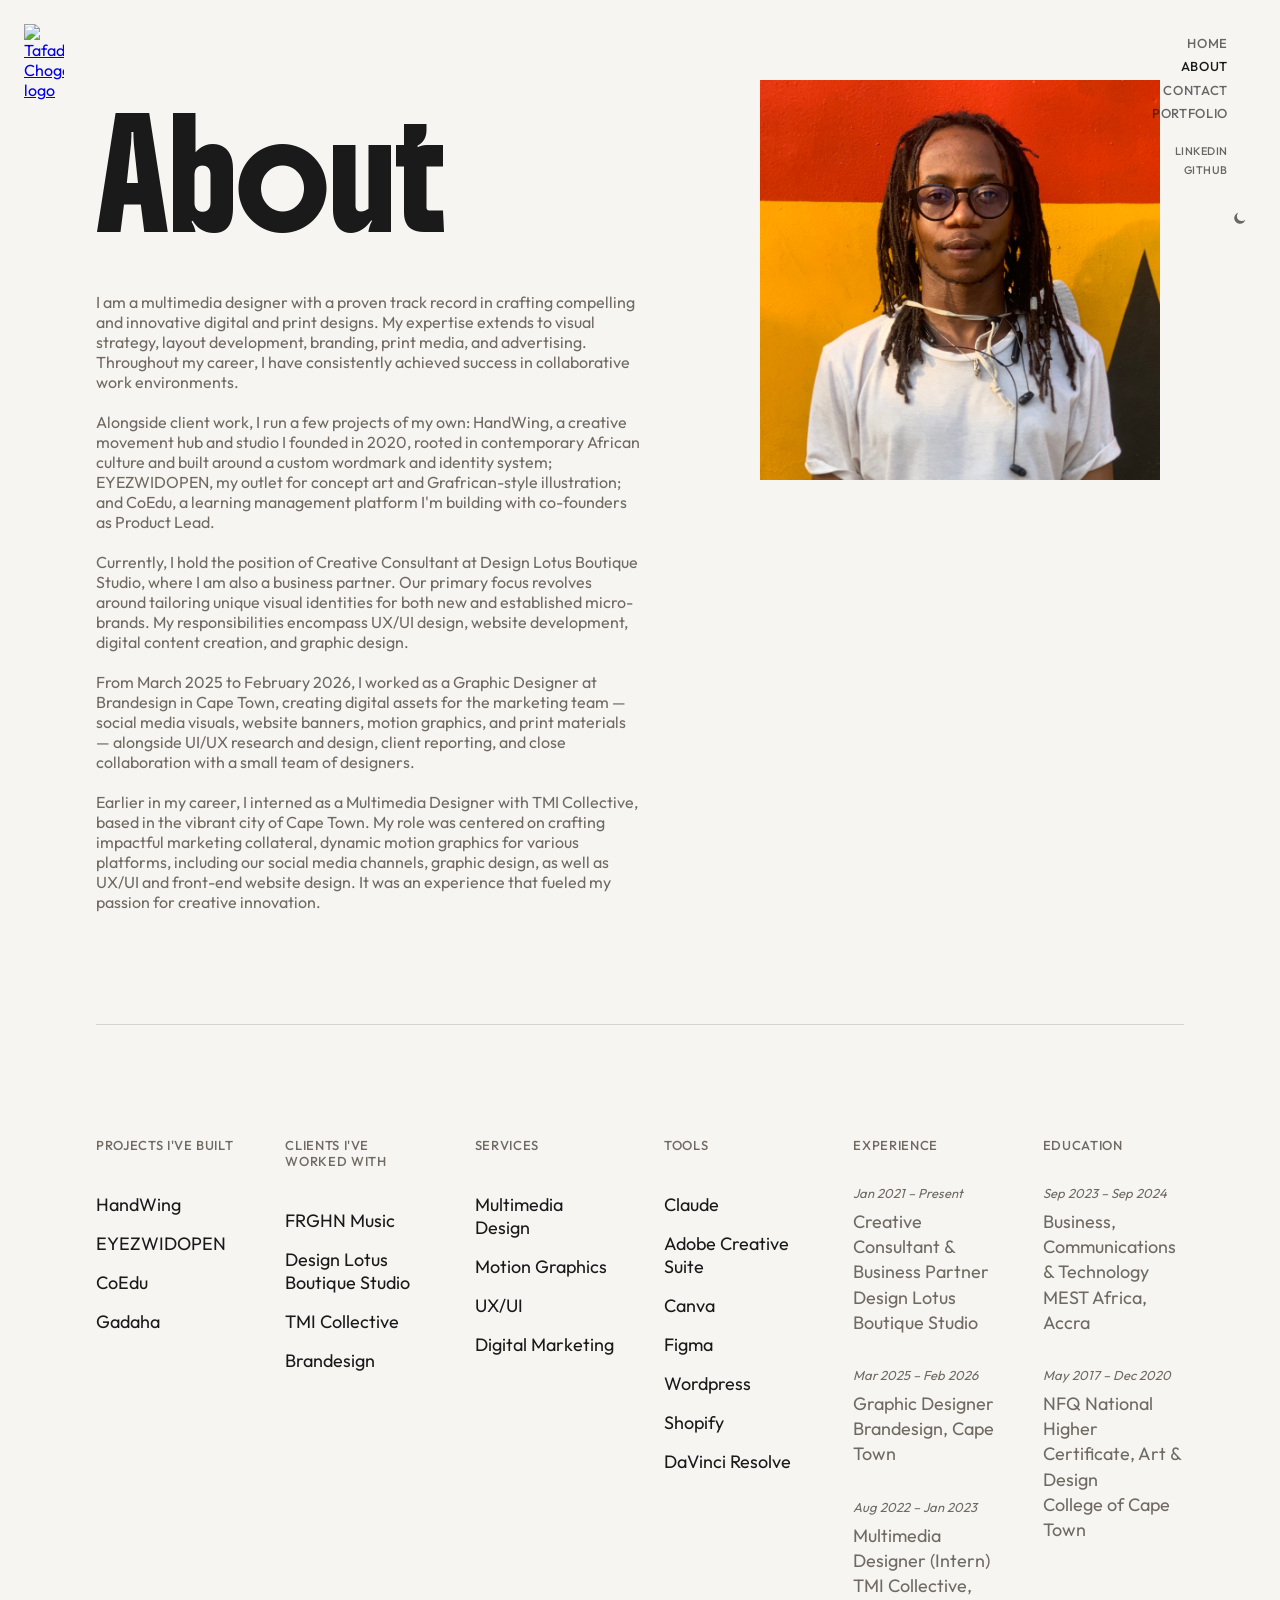
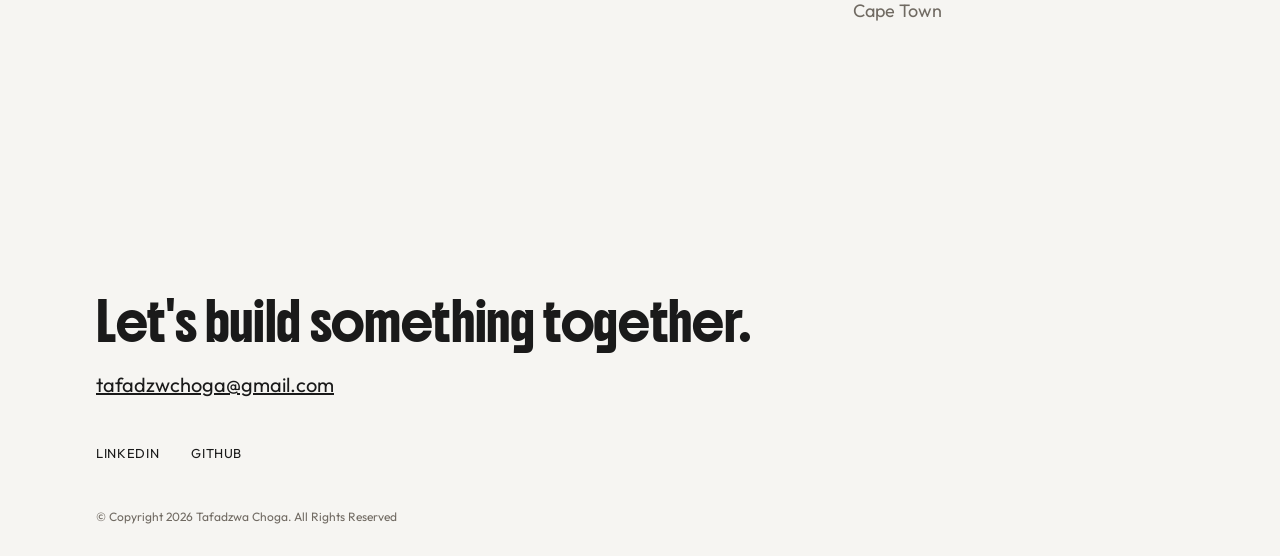
==== commit 06bb80e4: "Add Gadaha to projects list on About page Co-Authored-By: Claude Opus 5.5 <noreply@anthropic.com>" ====
--- a/About.html
+++ b/About.html
@@ -98,6 +98,7 @@
           <li>HandWing</li>
           <li>EYEZWIDOPEN</li>
           <li>CoEdu</li>
+          <li>Gadaha</li>
         </ul>
       </div>
       <div class="about-overview-col">
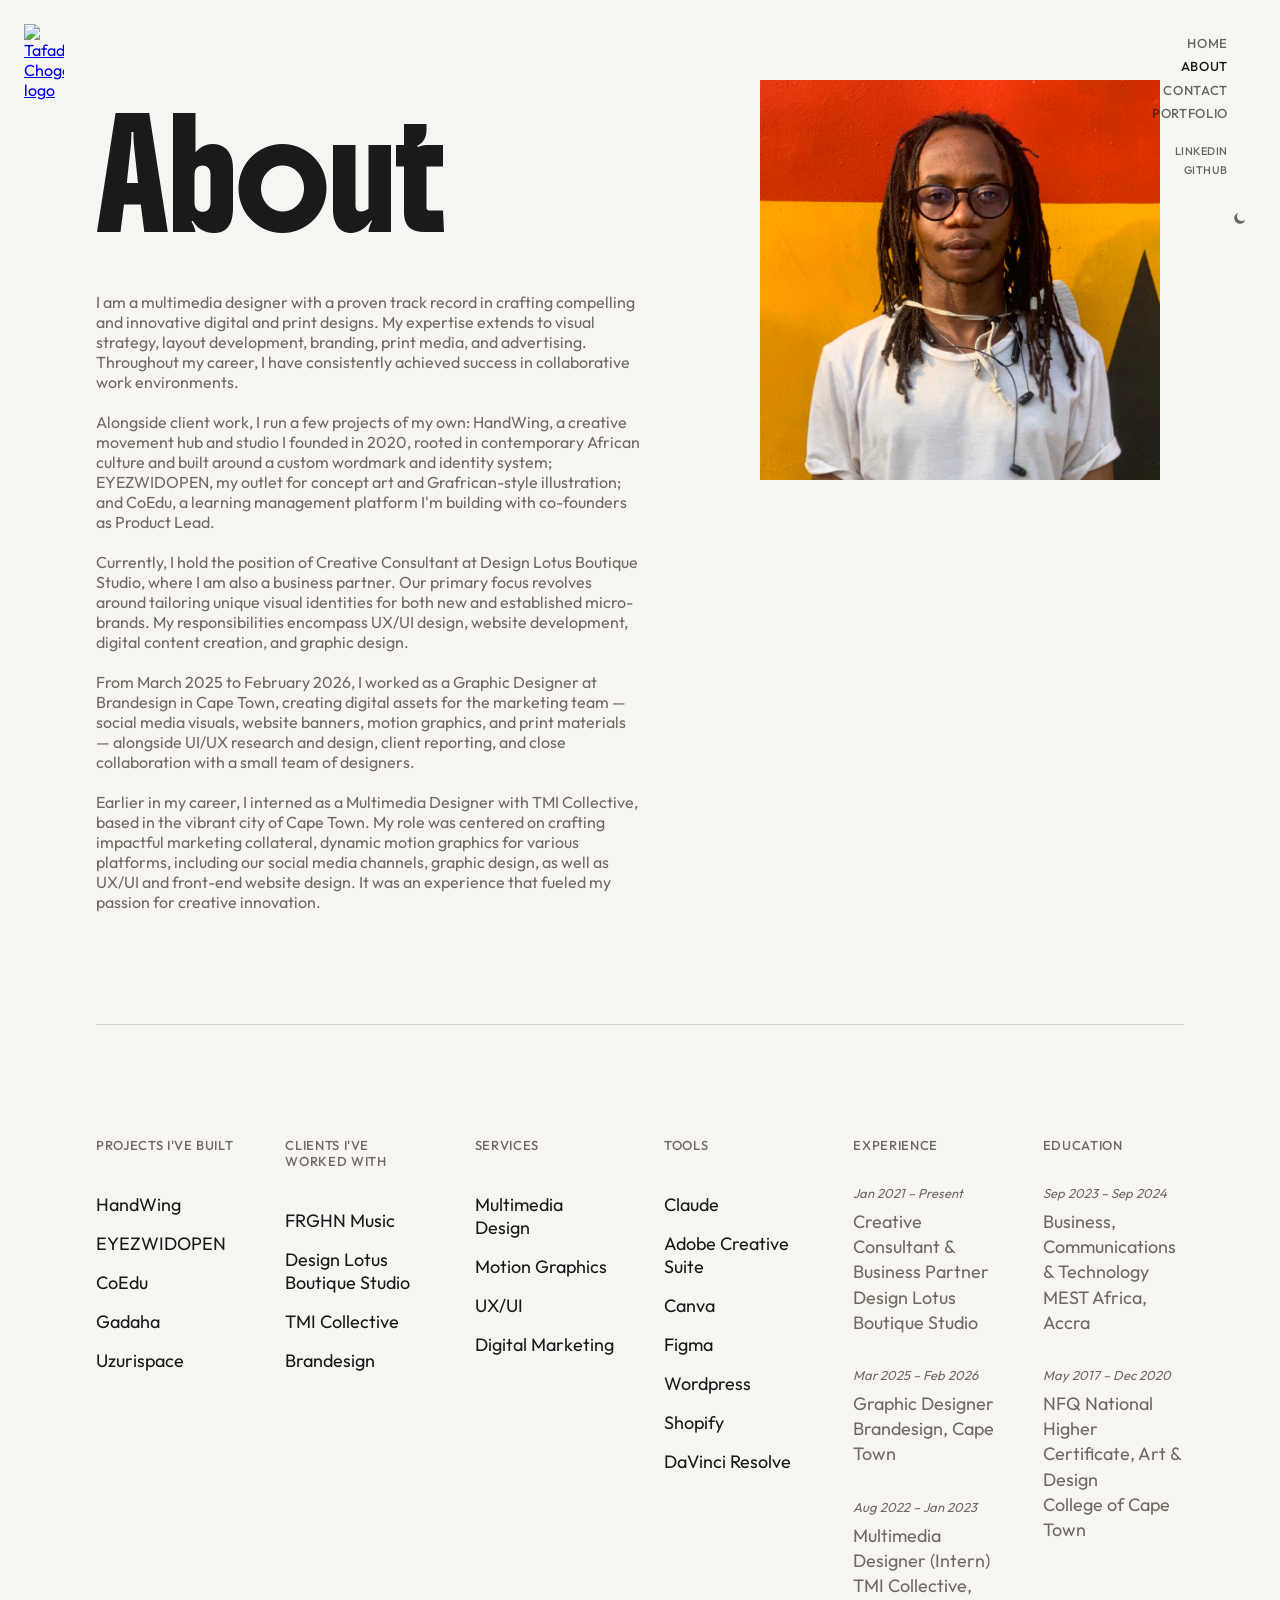
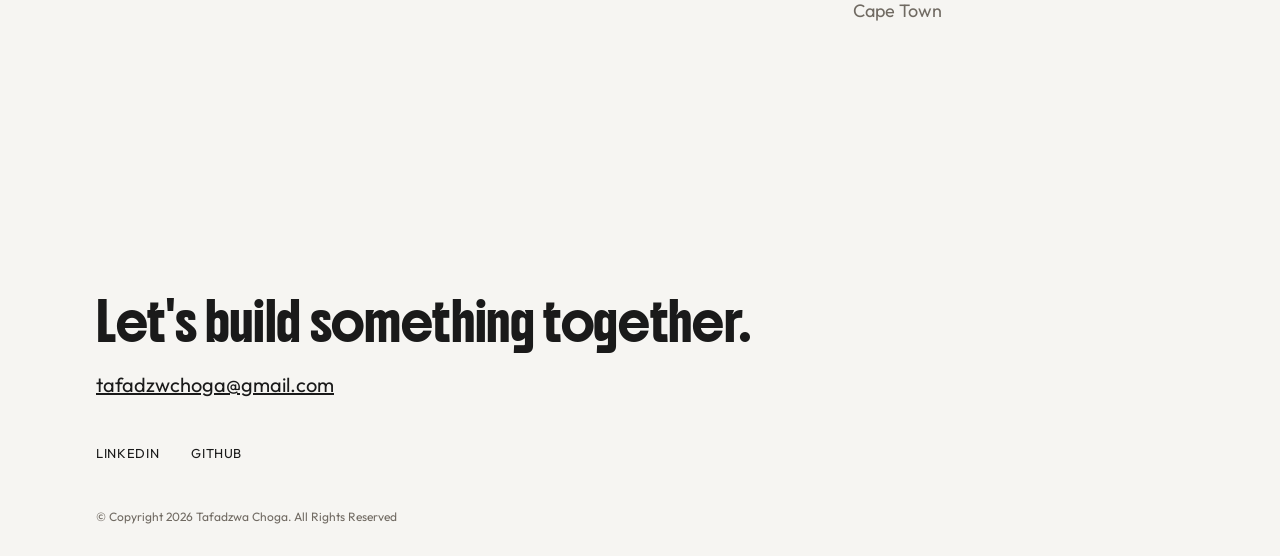
==== commit 5212becb: "Add Uzurispace to projects list on About page Co-Authored-By: Claude Opus 5.5 <noreply@anthropic.com" ====
--- a/About.html
+++ b/About.html
@@ -99,6 +99,7 @@
           <li>EYEZWIDOPEN</li>
           <li>CoEdu</li>
           <li>Gadaha</li>
+          <li>Uzurispace</li>
         </ul>
       </div>
       <div class="about-overview-col">
